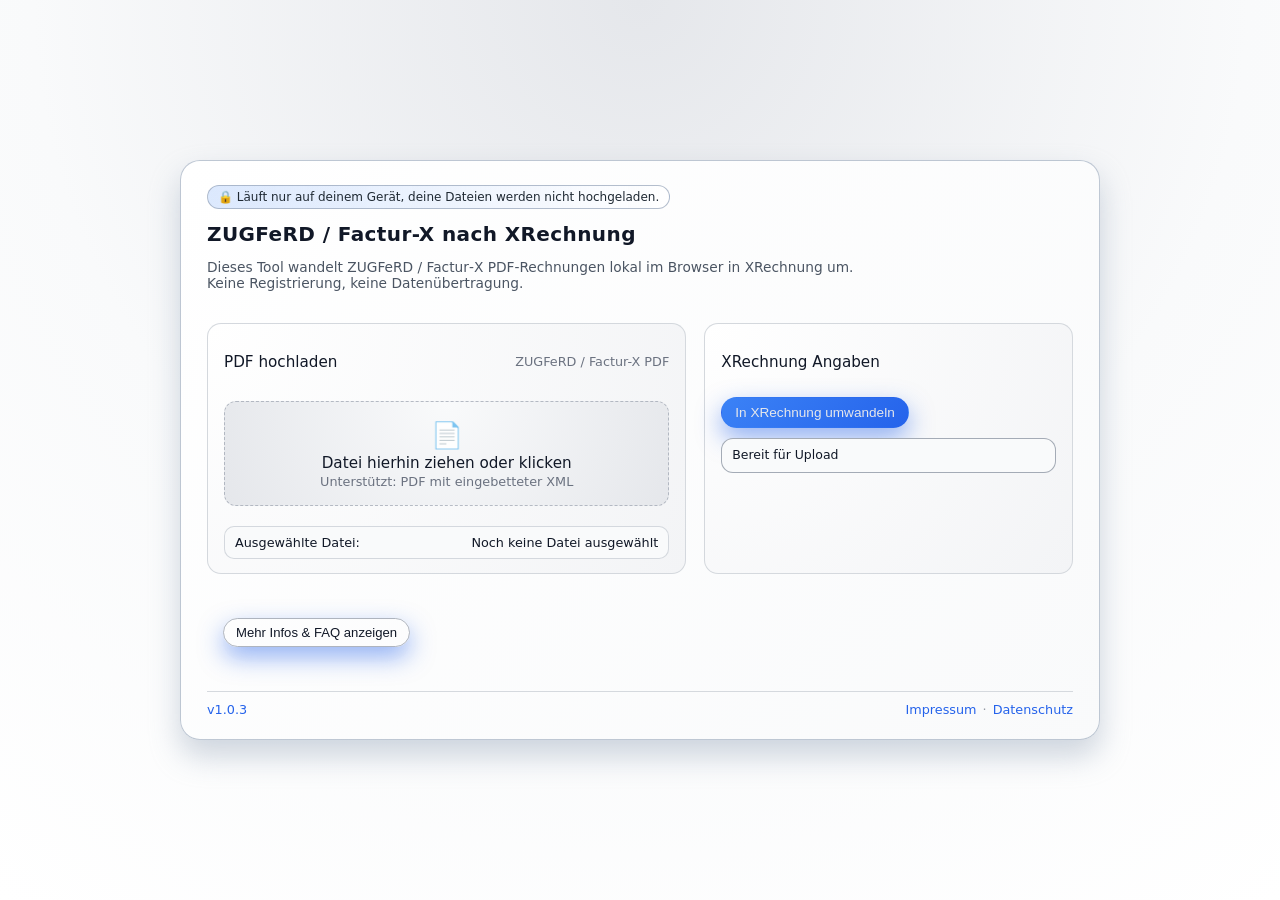
==== index.html @ bc6cb89a "v1.0.3 - Add Ko-Fi support button and download countdown Introduces a Ko-Fi support button that appe" ====
<!doctype html>
<html lang="de">
<head>
  <meta charset="utf-8" />
  <title>ZUGFeRD / Factur-X nach XRechnung</title>
  <meta name="viewport" content="width=device-width, initial-scale=1" />
  <meta name="description" content="Konvertiere ZUGFeRD / Factur-X PDF-Rechnungen mit eingebetteter XML lokal im Browser nach XRechnung. Keine Datenübertragung, Open Source unter CC BY-NC-SA 4.0." />
  <link rel="canonical" href="https://rechnungskonverter.de/" />
  <meta property="og:title" content="ZUGFeRD / Factur-X nach XRechnung · Kostenloser Browser Konverter" />
  <meta property="og:description" content="Konvertiere ZUGFeRD / Factur-X PDF‑Rechnungen lokal im Browser zu XRechnung. Keine Datenübertragung, kostenlos und Open Source." />
  <meta property="og:type" content="website" />
  <meta property="og:url" content="https://rechnungskonverter.de/" />
  <link rel="stylesheet" href="styles.css" />
  <script type="application/ld+json">
    {
      "@context": "https://schema.org",
      "@type": "FAQPage",
      "mainEntity": [
        {
          "@type": "Question",
          "name": "Werden meine Dateien hochgeladen oder gespeichert?",
          "acceptedAnswer": {
            "@type": "Answer",
            "text": "Nein. Der gesamte Vorgang läuft lokal im Browser. Es findet keine Übertragung und keine Speicherung auf Servern statt."
          }
        },
        {
          "@type": "Question",
          "name": "Unterstützt das Tool alle ZUGFeRD- und Factur-X-Versionen?",
          "acceptedAnswer": {
            "@type": "Answer",
            "text": "Das Tool unterstützt gängige ZUGFeRD- und Factur-X-Formate mit eingebetteter XML. Abweichende oder proprietäre Varianten können im Einzelfall abweichen."
          }
        },
        {
          "@type": "Question",
          "name": "Kann ich die erzeugte XRechnung an Behörden senden?",
          "acceptedAnswer": {
            "@type": "Answer",
            "text": "Ja. Die erzeugte XML entspricht dem XRechnung-Standard EN16931 und kann bei Auftraggebern des öffentlichen Sektors eingereicht werden."
          }
        },
        {
          "@type": "Question",
          "name": "Funktioniert der Konverter auch auf dem Smartphone?",
          "acceptedAnswer": {
            "@type": "Answer",
            "text": "Ja. Das Tool funktioniert auf aktuellen mobilen Browsern genauso wie auf Desktop-Geräten."
          }
        }
      ]
    }
    </script>
</head>
<body>
  <div class="app">
    <header class="app-header">
      <div>
        <div class="badge">
          <span>🔒 Läuft nur auf deinem Gerät, deine Dateien werden nicht hochgeladen.</span>
        </div>
        <h1 class="app-title">ZUGFeRD / Factur-X nach XRechnung</h1>
        <p class="app-description">
          Dieses Tool wandelt ZUGFeRD / Factur‑X PDF‑Rechnungen lokal im Browser in XRechnung um.<br/>
          Keine Registrierung, keine Datenübertragung.
        </p>
      </div>
    </header>

    <main class="app-main">
      <!-- Linke Karte: Upload -->
      <section class="card">
        <div class="card-header">
          <h2 class="card-title">PDF hochladen</h2>
          <span class="card-hint">ZUGFeRD / Factur-X PDF</span>
        </div>

        <label class="dropzone">
          <div class="dropzone-icon">📄</div>
          <div class="dropzone-text-main">Datei hierhin ziehen oder klicken</div>
          <div class="dropzone-text-sub">Unterstützt: PDF mit eingebetteter XML</div>
          <input id="file-input" type="file" accept="application/pdf" />
        </label>

        <div class="file-info">
          <span>Ausgewählte Datei:</span>
          <span id="file-name">Noch keine Datei ausgewählt</span>
        </div>
      </section>

      <!-- Rechte Karte: XRechnung Felder -->
      <section class="card">
        <div class="card-header">
          <h2 class="card-title">XRechnung Angaben</h2>
        </div>

        <form id="upload-form" class="form-grid">
          <div id="xrechnung-fields">
            <div class="form-section">
              <div class="form-section-title">Pflichtfeld für die XRechnung</div>
              <div class="form-row">
                <label for="buyer-email">Käufer E-Mail (elektronische Adresse)</label>
                <input id="buyer-email" type="email" placeholder="z. B. rechnung@kunde.de" />
              </div>
            </div>

            <div class="form-section">
              <div class="form-section-title">Optionale Angaben</div>
              <div class="form-row">
                <label for="leitweg">Leitweg-ID (BuyerReference)</label>
                <input id="leitweg" type="text" placeholder="z. B. 12345-67890-12345-67" />
              </div>

              <div class="form-row">
                <label for="supplier-id">Lieferantennummer beim Kunden</label>
                <input id="supplier-id" type="text" placeholder="Kundennummer beim Rechnungsempfänger" />
              </div>
            </div>
          </div>

          <div class="button-row">
            <button type="submit">
              <span>In XRechnung umwandeln</span>
            </button>
          </div>

          <div>
            <div id="status" class="status-pill">
              Bereit für Upload
            </div>
          </div>
          <div id="support-container" class="support-container" hidden>
            <a
              href="https://ko-fi.com/C0C31OT01F"
              target="_blank"
              rel="noopener noreferrer"
              class="kofi-btn"
              aria-label="Projekt auf Ko‑Fi unterstützen"
              title="Projekt auf Ko‑Fi unterstützen"
            >
              Kaffee ausgeben ☕
            </a>
          </div>
        </form>
      </section>
    </main>

    <section class="info-section">
      <button
        type="button"
        class="info-toggle"
        aria-expanded="false"
        aria-controls="seo-content"
      >
        Mehr Infos & FAQ anzeigen
      </button>

      <div id="seo-content" hidden>
        <h2>Was macht dieses Tool?</h2>
        <p>
          Dieses Browser‑Tool wandelt ZUGFeRD‑ bzw. Factur‑X‑PDFs mit eingebetteter XML lokal in eine gültige XRechnung um.
        </p>

        <h2>Kurz erklärt</h2>
        <ul class="seo-list">
          <li><strong>ZUGFeRD / Factur‑X:</strong> PDF mit eingebetteter XML‑Rechnung.</li>
          <li><strong>XRechnung:</strong> Standard für E‑Rechnungen an deutsche Behörden.</li>
          <li><strong>Lokal im Browser:</strong> Dateien werden nicht hochgeladen oder gespeichert.</li>
        </ul>
        <div class="seo-divider"></div>

        <h2>Häufige Fragen</h2>
        <div class="faq-grid">
          <div class="faq-item">
            <strong>Werden Dateien gespeichert?</strong>
            <p>Nein, alles bleibt im Browser auf deinem Gerät.</p>
          </div>

          <div class="faq-item">
            <strong>Welche Formate werden unterstützt?</strong>
            <p>ZUGFeRD‑ und Factur‑X‑PDFs mit eingebetteter XML.</p>
          </div>

          <div class="faq-item">
            <strong>Kostet der Dienst etwas?</strong>
            <p>Die Nutzung ist kostenlos. Der Quellcode ist öffentlich einsehbar.</p>
          </div>
        </div>
      </div>
    </section>

    <footer class="app-footer">
      <div class="footer-left">
        <a
          href="https://github.com/simonfieberIT/ZUGFeRD-to-XRechnung"
          target="_blank"
          rel="noopener noreferrer"
          class="footer-version"
          aria-label="GitHub-Projekt ZUGFeRD-to-XRechnung (Quellcode auf GitHub)"
          title="Quellcode auf GitHub (öffnet in neuem Tab)"
        >
          v1.0.3
        </a>
      </div>
      <div class="footer-right">
        <a href="https://fieber-it.com/impressum" target="_blank" rel="noopener noreferrer">Impressum</a>
        <span class="footer-separator">·</span>
        <a href="https://fieber-it.com/datenschutz" target="_blank" rel="noopener noreferrer">Datenschutz</a>
      </div>
    </footer>
  </div>

  <script src="script.js" defer></script>
</body>
</html>
---- styles.css ----
/* SEO/FAQ Section styles */

/* SEO/FAQ Section styles */

.info-section {
  margin-top: 18px;
  padding: 16px;
  border-radius: 14px;
  background: radial-gradient(circle at top left, rgba(15,23,42,0.9), rgba(15,23,42,0.98));
  border: 1px solid rgba(148,163,184,0.4);
  font-size: 0.86rem;
  line-height: 1.55;
}
.info-section h2 {
  font-size: 1rem;
  margin-top: 16px;
  margin-bottom: 6px;
}
.faq-item {
  margin-top: 10px;
  padding-left: 4px;
}
.faq-item strong {
  display: block;
  margin-bottom: 2px;
}

.info-toggle {
  margin-top: 10px;
  margin-bottom: 10px;
  padding: 6px 12px;
  border-radius: 999px;
  border: 1px solid rgba(148,163,184,0.5);
  background: transparent;
  color: inherit;
  font-size: 0.82rem;
  cursor: pointer;
  transition: border-color 0.16s ease, background 0.16s ease;
}

.info-toggle:hover {
  border-color: #60a5fa;
}

.seo-list {
  margin: 8px 0 4px;
  padding-left: 18px;
  font-size: 0.88rem;
  line-height: 1.5;
}

.seo-list li + li {
  margin-top: 3px;
}

.faq-grid {
  display: grid;
  grid-template-columns: repeat(auto-fit, minmax(180px, 1fr));
  gap: 10px;
  margin-top: 8px;
}

.faq-grid .faq-item {
  margin-top: 0;
  padding-left: 0;
}
/* Basis Layout */

*,
*::before,
*::after {
  box-sizing: border-box;
}

body {
  margin: 0;
  padding: 24px;
  min-height: 100vh;
  font-family: system-ui, -apple-system, BlinkMacSystemFont, "Segoe UI", sans-serif;
  background: radial-gradient(circle at top, #1e293b 0, #020617 55%, #000 100%);
  color: #e5e7eb;
  display: flex;
  align-items: center;
  justify-content: center;
}

.app {
  width: 100%;
  max-width: 920px;
  background: linear-gradient(135deg, rgba(15,23,42,0.95), rgba(2,6,23,0.98));
  border-radius: 20px;
  border: 1px solid rgba(148,163,184,0.35);
  box-shadow: 0 18px 40px rgba(15,23,42,0.7);
  padding: 24px 26px 22px;
  backdrop-filter: blur(14px);
}

.app-footer {
  margin-top: 18px;
  padding-top: 10px;
  border-top: 1px solid rgba(148,163,184,0.3);
  display: flex;
  justify-content: space-between;
  align-items: center;
  gap: 10px;
  font-size: 0.8rem;
  color: #9ca3af;
}
.footer-left {
  display: flex;
  align-items: center;
  gap: 6px;
}

.footer-version {
  white-space: nowrap;
  color: #9ca3af;
  text-decoration: none;
}

.footer-version:hover {
  text-decoration: underline;
}

.footer-right {
  display: flex;
  align-items: center;
  gap: 6px;
}

.app-footer a {
  color: #bfdbfe;
  text-decoration: none;
}

.app-footer a:hover {
  text-decoration: none;
}

.kofi-btn,
.kofi-btn:hover,
.kofi-btn:focus {
  color: #fff !important;
  text-decoration: none !important;
}

.footer-separator {
  opacity: 0.7;
}

/* Kopfbereich */

.app-header {
  display: flex;
  justify-content: space-between;
  gap: 16px;
  margin-bottom: 18px;
}

.app-title {
  font-size: 1.25rem;
  font-weight: 600;
  letter-spacing: 0.02em;
}

.app-subtitle {
  font-size: 0.9rem;
  color: #9ca3af;
  margin-top: 4px;
}

.app-description {
  font-size: 0.86rem;
  color: #9ca3af;
  margin-top: 4px;
}

/* Badge */

.badge {
  display: inline-flex;
  flex-direction: column;
  align-items: flex-start;
  gap: 2px;
  padding: 4px 10px;
  border-radius: 999px;
  border: 1px solid rgba(148,163,184,0.45);
  background: radial-gradient(circle at top left, rgba(59,130,246,0.2), transparent 60%);
  font-size: 0.75rem;
  color: #cbd5f5;
  white-space: normal;
}

/* Layout Hauptbereich */

.app-main {
  display: grid;
  grid-template-columns: minmax(0, 1.3fr) minmax(0, 1fr);
  gap: 18px;
}

@media (max-width: 840px) {
  .app-main {
    grid-template-columns: minmax(0, 1fr);
  }
}

/* Karten */

.card {
  border-radius: 14px;
  border: 1px solid rgba(148,163,184,0.4);
  background: radial-gradient(circle at top left, rgba(15,23,42,0.85), rgba(15,23,42,0.96));
  padding: 16px 16px 14px;

  display: flex;
  flex-direction: column;
}

/* sorgt dafür, dass Dropzone und Dateiinformation optisch sauber untereinander sitzen */
.card .dropzone {
  margin-top: 8px;
  margin-bottom: 10px;
}

.card-header {
  display: flex;
  align-items: center;
  justify-content: space-between;
  margin-bottom: 10px;
}

.card-title {
  font-size: 0.95rem;
  font-weight: 500;
}

.card-hint {
  font-size: 0.8rem;
  color: #9ca3af;
}

/* Dropzone */

.dropzone {
  position: relative;
  border-radius: 12px;
  border: 1px dashed rgba(148,163,184,0.7);
  background: radial-gradient(circle at top, rgba(15,23,42,0.9), rgba(15,23,42,1));
  padding: 18px 14px 16px;
  text-align: center;
  cursor: pointer;
  transition: border-color 0.16s ease, background-color 0.16s ease, transform 0.08s ease;
}

.dropzone:hover {
  border-color: #60a5fa;
  background-color: rgba(15,23,42,0.96);
  transform: translateY(-1px);
}

.dropzone.dragover {
  border-color: #3b82f6;
  box-shadow: 0 0 0 1px rgba(37,99,235,0.5);
}

.dropzone-icon {
  font-size: 1.6rem;
  margin-bottom: 4px;
  opacity: 0.9;
}

.dropzone-text-main {
  font-size: 0.95rem;
  margin-bottom: 2px;
}

.dropzone-text-sub {
  font-size: 0.8rem;
  color: #9ca3af;
}

.dropzone input[type="file"] {
  display: none;
}

/* Datei Info */

.file-info {
  margin-top: 10px;
  padding: 8px 10px;
  border-radius: 10px;
  background: rgba(15,23,42,0.9);
  border: 1px solid rgba(148,163,184,0.5);
  font-size: 0.8rem;
  display: flex;
  justify-content: space-between;
  gap: 8px;
}

/* Formular rechts */

.form-grid {
  display: grid;
  gap: 10px;
}

.form-row {
  display: flex;
  flex-direction: column;
  gap: 4px;
}

.form-section {
  display: flex;
  flex-direction: column;
  gap: 6px;
  padding: 8px 10px;
  border-radius: 10px;
  background: rgba(15,23,42,0.9);
  border: 1px solid rgba(31,41,55,0.9);
}

.form-section + .form-section {
  margin-top: 8px;
}

.form-section-title {
  font-size: 0.78rem;
  color: #9ca3af;
  text-transform: uppercase;
  letter-spacing: 0.04em;
}

label {
  font-size: 0.8rem;
  color: #d1d5db;
}

input[type="text"], input[type="email"] {
  border-radius: 8px;
  border: 1px solid rgba(148,163,184,0.6);
  background-color: rgba(15,23,42,0.96);
  padding: 7px 8px;
  font-size: 0.85rem;
  color: #e5e7eb;
}

input[type="text"]:focus, input[type="email"]:focus {
  outline: none;
  border-color: #60a5fa;
  box-shadow: 0 0 0 1px rgba(37,99,235,0.45);
}

/* Buttons */

.button-row {
  display: flex;
  flex-wrap: wrap;
  gap: 8px;
  margin-top: 4px;
}

.button-row.compact {
  margin-top: 0;
}

button {
  border-radius: 999px;
  border: 1px solid transparent;
  padding: 7px 13px;
  font-size: 0.85rem;
  font-weight: 500;
  cursor: pointer;
  display: inline-flex;
  align-items: center;
  gap: 6px;
  background: linear-gradient(135deg, #3b82f6, #2563eb);
  color: #e5e7eb;
  box-shadow: 0 10px 24px rgba(37,99,235,0.5);
  transition: transform 0.08s ease, box-shadow 0.1s ease, background 0.12s ease;
}

button:hover {
  transform: translateY(-1px);
  box-shadow: 0 14px 30px rgba(37,99,235,0.6);
  background: linear-gradient(135deg, #2563eb, #1d4ed8);
}

button:disabled {
  opacity: 0.55;
  cursor: default;
  transform: none;
  box-shadow: none;
}

/* Ko-Fi Button */
.kofi-btn {
  display: inline-flex;
  align-items: center;
  padding: 6px 12px;
  border-radius: 999px;
  border: 1px solid rgba(148,163,184,0.45);
  background: linear-gradient(135deg, #f97316, #ea580c);
  color: #fff;
  font-size: 0.8rem;
  font-weight: 500;
  text-decoration: none;       /* wichtig: kein Link-Look */
  text-align: center;
  box-shadow: 0 8px 20px rgba(234,88,12,0.45);
  transition: transform 0.08s ease, box-shadow 0.12s ease;
  white-space: nowrap;
  cursor: pointer;
}

.kofi-btn:hover {
  transform: translateY(-1px);
  box-shadow: 0 12px 26px rgba(234,88,12,0.55);
}

/* Status und Log */

.status-pill {
  display: block;
  width: 100%;
  box-sizing: border-box;
  padding: 8px 10px;
  border-radius: 12px;
  font-size: 0.78rem;
  border: 1px solid rgba(148,163,184,0.5);
  line-height: 1.35;
}

.status-pill.ok {
  border-color: rgba(34,197,94,0.7);
  color: #bbf7d0;
  background: radial-gradient(circle at top left, rgba(22,163,74,0.25), transparent 60%);
}

.status-pill.warn {
  border-color: rgba(245,158,11,0.7);
  color: #fef3c7;
  background: radial-gradient(circle at top left, rgba(217,119,6,0.25), transparent 60%);
}

.log {
  margin-top: 8px;
  padding: 8px 10px;
  border-radius: 10px;
  background-color: rgba(15,23,42,0.95);
  border: 1px solid rgba(75,85,99,0.9);
  font-family: ui-monospace, SFMono-Regular, Menlo, Monaco, Consolas, "Liberation Mono", "Courier New", monospace;
  font-size: 0.78rem;
  max-height: 180px;
  overflow: auto;
  white-space: pre-wrap;
}

#xrechnung-fields {
  display: none;
}
/* Light theme support */
@media (prefers-color-scheme: light) {
  body {
    background: radial-gradient(circle at top, #e5e7eb 0, #f9fafb 55%, #ffffff 100%);
    color: #111827;
  }

  .app {
    background: linear-gradient(135deg, rgba(255,255,255,0.98), rgba(249,250,251,0.98));
    border-color: rgba(148,163,184,0.6);
    box-shadow: 0 16px 30px rgba(148,163,184,0.45);
  }

  .app-footer {
    border-top-color: rgba(209,213,219,0.9);
    color: #6b7280;
  }

  .footer-version {
    color: #6b7280;
  }

  .app-footer a {
    color: #2563eb;
  }

  .app-header {
    color: #111827;
  }

  .app-subtitle {
    color: #4b5563;
  }
  .app-description {
    color: #4b5563;
  }

  .badge {
    border-color: rgba(148,163,184,0.7);
    background: radial-gradient(circle at top left, rgba(59,130,246,0.18), rgba(255,255,255,0.9));
    color: #1f2933;
  }

  .card {
    background: radial-gradient(circle at top left, #ffffff, #f3f4f6);
    border-color: rgba(209,213,219,0.9);
  }

  .card-hint {
    color: #6b7280;
  }

  .dropzone {
    background: radial-gradient(circle at top, #f9fafb, #e5e7eb);
    border-color: rgba(156,163,175,0.7);
  }

  .dropzone:hover {
    background-color: #f3f4f6;
  }

  .dropzone-text-sub {
    color: #6b7280;
  }

  .file-info {
    background: #f9fafb;
    border-color: rgba(209,213,219,0.9);
    color: #111827;
  }

  .form-section {
    background: #f9fafb;
    border-color: rgba(209,213,219,0.9);
  }

  .form-section-title {
    color: #6b7280;
  }

  label {
    color: #111827;
  }

  input[type="text"],
  input[type="email"] {
    background-color: #ffffff;
    border-color: rgba(156,163,175,0.9);
    color: #111827;
  }

  .status-pill {
    border-color: rgba(156,163,175,0.9);
    background: #f9fafb;
    color: #111827;
  }

  .status-pill.ok {
    border-color: rgba(34,197,94,0.8);
    color: #166534;
    background: radial-gradient(circle at top left, rgba(187,247,208,0.8), #ecfdf3);
  }

  .status-pill.warn {
    border-color: rgba(245,158,11,0.9);
    color: #92400e;
    background: radial-gradient(circle at top left, rgba(254,243,199,0.9), #fffbeb);
  }

  .log {
    background-color: #f9fafb;
    border-color: rgba(209,213,219,0.9);
    color: #111827;
  }
  .info-section {
    background: transparent;
    border: none;
    color: #111827;
    margin-top: 18px;
  }

  .info-section h2 {
    color: #111827;
  }

  .faq-item strong {
    color: #111827;
  }

  .seo-divider {
    margin: 10px 0 12px;
    border-top: 1px solid rgba(209,213,219,0.9);
  }

  .info-toggle {
    border-color: rgba(156,163,175,0.8);
    color: #111827;
  }

  .info-toggle:hover {
    border-color: #2563eb;
  }
}
  .kofi-btn {
    background: linear-gradient(135deg, #fb923c, #f97316);
    color: #fff;
    border-color: rgba(156,163,175,0.8);
    box-shadow: 0 8px 20px rgba(249,115,22,0.35);
    text-decoration: none;
  }

  .kofi-btn:hover {
    box-shadow: 0 12px 26px rgba(249,115,22,0.45);
    text-decoration: none;
  }
.support-container {
  margin-top: 8px;
}
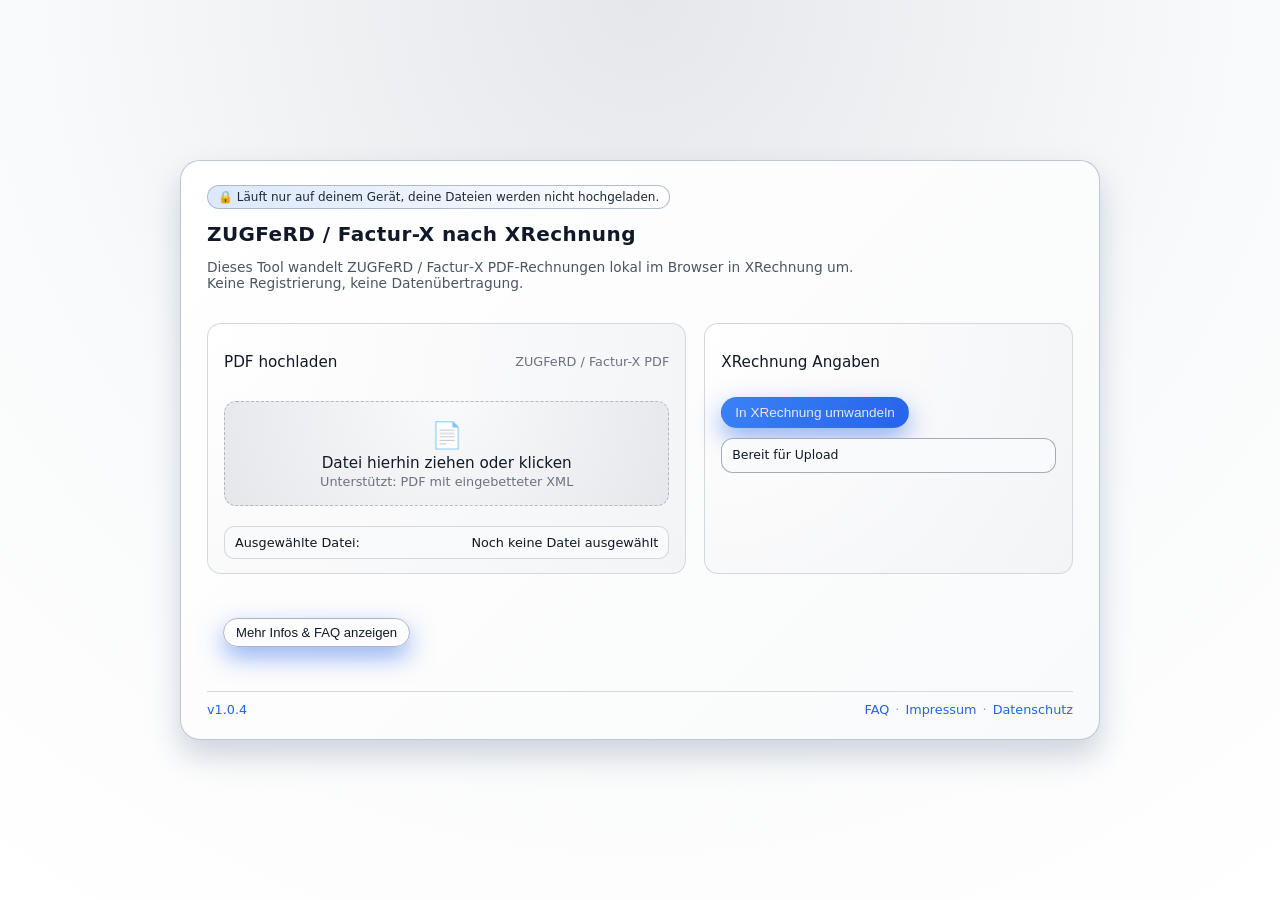
==== commit 234fe045: "v1.0.4 - Add FAQ anchor link and sharing options to site Introduces a FAQ anchor link in the footer " ====
--- a/index.html
+++ b/index.html
@@ -4,12 +4,15 @@
   <meta charset="utf-8" />
   <title>ZUGFeRD / Factur-X nach XRechnung</title>
   <meta name="viewport" content="width=device-width, initial-scale=1" />
-  <meta name="description" content="Konvertiere ZUGFeRD / Factur-X PDF-Rechnungen mit eingebetteter XML lokal im Browser nach XRechnung. Keine Datenübertragung, Open Source unter CC BY-NC-SA 4.0." />
+  <meta name="description" content="Konvertiere ZUGFeRD / Factur-X PDF-Rechnungen mit eingebetteter XML lokal im Browser nach XRechnung. Keine Registrierung, keine Datenübertragung." />
   <link rel="canonical" href="https://rechnungskonverter.de/" />
   <meta property="og:title" content="ZUGFeRD / Factur-X nach XRechnung · Kostenloser Browser Konverter" />
   <meta property="og:description" content="Konvertiere ZUGFeRD / Factur-X PDF‑Rechnungen lokal im Browser zu XRechnung. Keine Datenübertragung, kostenlos und Open Source." />
   <meta property="og:type" content="website" />
   <meta property="og:url" content="https://rechnungskonverter.de/" />
+  <link rel="icon" href="/favicon.ico" sizes="any" />
+  <link rel="icon" type="image/svg+xml" href="/favicon.svg" />
+  <link rel="apple-touch-icon" href="/apple-touch-icon.png" />
   <link rel="stylesheet" href="styles.css" />
   <script type="application/ld+json">
     {
@@ -156,9 +159,10 @@
       </button>
 
       <div id="seo-content" hidden>
-        <h2>Was macht dieses Tool?</h2>
+        <h2 id="faq">Was macht dieses Tool?</h2>
         <p>
           Dieses Browser‑Tool wandelt ZUGFeRD‑ bzw. Factur‑X‑PDFs mit eingebetteter XML lokal in eine gültige XRechnung um.
+          Du kannst die erzeugte XML direkt in E‑Rechnungsportalen von Behörden oder in kompatible Buchhaltungssysteme importieren.
         </p>
 
         <h2>Kurz erklärt</h2>
@@ -173,18 +177,24 @@
         <div class="faq-grid">
           <div class="faq-item">
             <strong>Werden Dateien gespeichert?</strong>
-            <p>Nein, alles bleibt im Browser auf deinem Gerät.</p>
+            <p>Nein, alles bleibt im Browser auf deinem Gerät. Die PDF verlässt zu keinem Zeitpunkt deinen Rechner.</p>
           </div>
 
           <div class="faq-item">
             <strong>Welche Formate werden unterstützt?</strong>
-            <p>ZUGFeRD‑ und Factur‑X‑PDFs mit eingebetteter XML.</p>
+            <p>ZUGFeRD‑ und Factur‑X‑PDFs mit eingebetteter XML, zum Beispiel ZUGFeRD 1.x/2.x und Factur‑X‑Rechnungen.</p>
           </div>
 
           <div class="faq-item">
             <strong>Kostet der Dienst etwas?</strong>
-            <p>Die Nutzung ist kostenlos. Der Quellcode ist öffentlich einsehbar.</p>
-          </div>
+            <p>Die Nutzung ist kostenlos. Wenn dir das Tool hilft, kannst du freiwillig einen Kaffee spendieren.</p>
+          </div>
+        </div>
+        <div class="share-links">
+          <span>Tool weiterempfehlen:</span>
+          <a href="https://www.linkedin.com/sharing/share-offsite/?url=https://rechnungskonverter.de/" target="_blank" rel="noopener noreferrer">LinkedIn</a>
+          <span class="share-separator">·</span>
+          <a href="mailto:?subject=ZUGFeRD%20zu%20XRechnung%20Konverter&amp;body=Hier%20kannst%20du%20ZUGFeRD%20/%20Factur-X%20PDFs%20lokal%20in%20XRechnungen%20umwandeln:%20https://rechnungskonverter.de/" rel="noopener noreferrer">E‑Mail</a>
         </div>
       </div>
     </section>
@@ -199,10 +209,12 @@
           aria-label="GitHub-Projekt ZUGFeRD-to-XRechnung (Quellcode auf GitHub)"
           title="Quellcode auf GitHub (öffnet in neuem Tab)"
         >
-          v1.0.3
+          v1.0.4
         </a>
       </div>
       <div class="footer-right">
+        <a href="#faq">FAQ</a>
+        <span class="footer-separator">·</span>
         <a href="https://fieber-it.com/impressum" target="_blank" rel="noopener noreferrer">Impressum</a>
         <span class="footer-separator">·</span>
         <a href="https://fieber-it.com/datenschutz" target="_blank" rel="noopener noreferrer">Datenschutz</a>
--- a/styles.css
+++ b/styles.css
@@ -63,6 +63,28 @@
 .faq-grid .faq-item {
   margin-top: 0;
   padding-left: 0;
+}
+
+.share-links {
+  margin-top: 10px;
+  font-size: 0.8rem;
+  display: flex;
+  flex-wrap: wrap;
+  gap: 6px;
+  align-items: center;
+}
+
+.share-links a {
+  color: #bfdbfe;
+  text-decoration: none;
+}
+
+.share-links a:hover {
+  text-decoration: underline;
+}
+
+.share-separator {
+  opacity: 0.7;
 }
 /* Basis Layout */
 
@@ -601,6 +623,9 @@
   .info-toggle:hover {
     border-color: #2563eb;
   }
+  .share-links a {
+    color: #2563eb;
+  }
 }
   .kofi-btn {
     background: linear-gradient(135deg, #fb923c, #f97316);
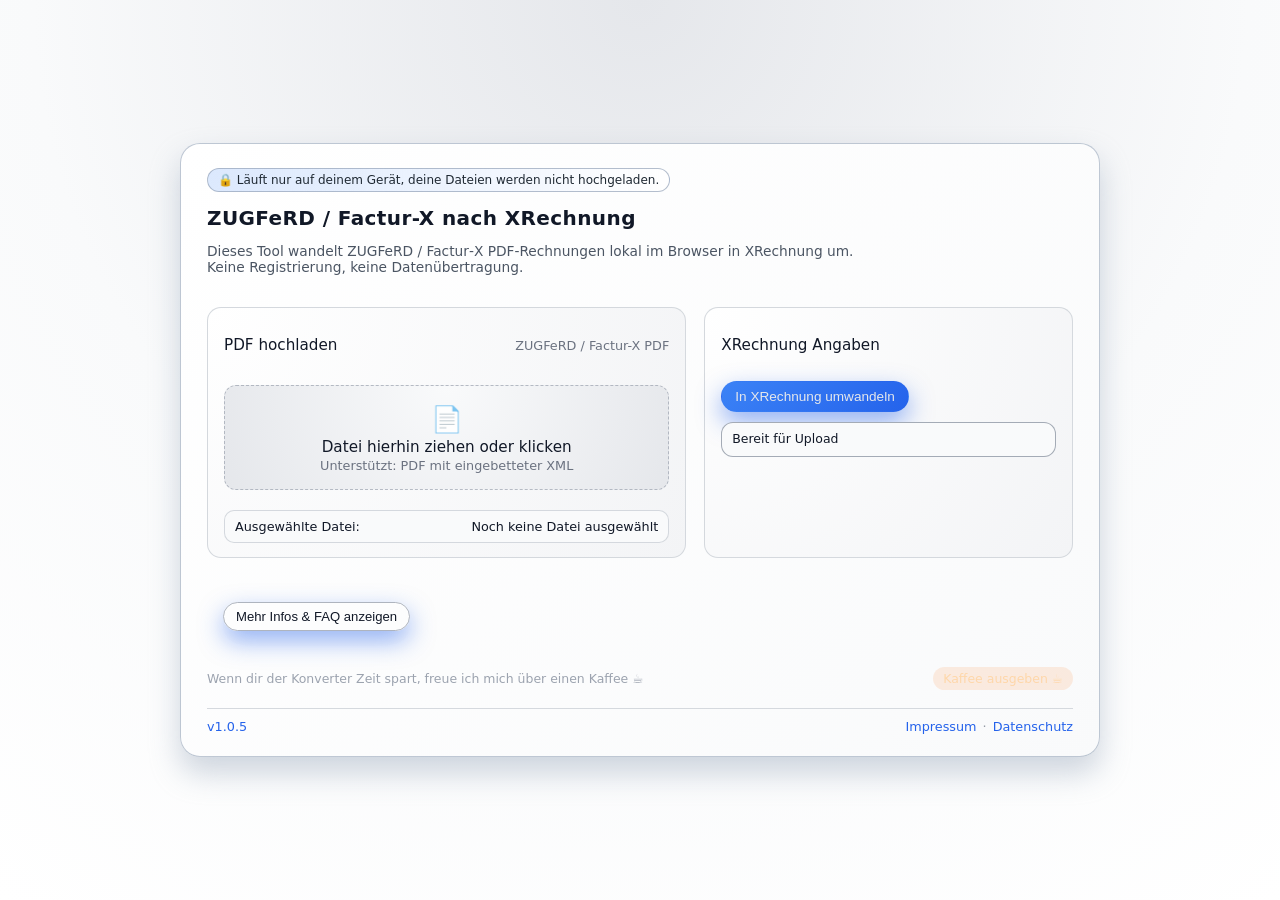
==== commit 7d2790ba: "v1.0.5 - Add HowTo guide and support banners to UI Introduces a structured HowTo guide in index.html" ====
--- a/index.html
+++ b/index.html
@@ -54,6 +54,31 @@
       ]
     }
     </script>
+  <script type="application/ld+json">
+    {
+      "@context": "https://schema.org",
+      "@type": "HowTo",
+      "name": "ZUGFeRD oder Factur-X PDF in XRechnung umwandeln",
+      "description": "Schritt für Schritt Anleitung, wie du eine ZUGFeRD oder Factur-X PDF-Rechnung im Browser in eine gültige XRechnung XML umwandelst, ohne Daten hochzuladen.",
+      "step": [
+        {
+          "@type": "HowToStep",
+          "name": "PDF mit ZUGFeRD oder Factur-X auswählen",
+          "text": "Öffne die Seite rechnungskonverter.de, wähle die ZUGFeRD oder Factur-X PDF-Rechnung über die Schaltfläche Datei hierhin ziehen oder klicken aus oder ziehe die Datei direkt in die Upload-Fläche. Prüfe, ob der Dateiname unter Ausgewählte Datei korrekt angezeigt wird."
+        },
+        {
+          "@type": "HowToStep",
+          "name": "PDF analysieren und Leitweg-ID oder Kundennummer ergänzen",
+          "text": "Klicke auf In XRechnung umwandeln. Das Tool liest die eingebettete XML aus der PDF. Wenn eine XRechnung-Guideline fehlt, kannst du zusätzlich Leitweg-ID und Lieferantennummer beim Kunden eintragen. Falls keine Käufer E Mail in der XML hinterlegt ist, wird diese als Pflichtfeld abgefragt."
+        },
+        {
+          "@type": "HowToStep",
+          "name": "XRechnung XML herunterladen",
+          "text": "Nach der Analyse startet ein kurzer Countdown. Die erzeugte XRechnung XML wird automatisch heruntergeladen. Speichere die Datei an einem passenden Ort und verwende sie anschließend in E Rechnungsportalen von Behörden oder in deiner Buchhaltungssoftware."
+        }
+      ]
+    }
+  </script>
 </head>
 <body>
   <div class="app">
@@ -133,6 +158,10 @@
             </div>
           </div>
           <div id="support-container" class="support-container" hidden>
+            <p id="support-hint" class="support-hint" hidden>
+              Dieses Projekt ist für dich kostenlos.<br/>
+              Mit deiner Unterstützung finanziere ich Betrieb, Weiterentwicklung und Fehlerbehebung.
+            </p>
             <a
               href="https://ko-fi.com/C0C31OT01F"
               target="_blank"
@@ -159,6 +188,25 @@
       </button>
 
       <div id="seo-content" hidden>
+        <h2 id="howto">So nutzt du den XRechnung Konverter</h2>
+        <p>
+          Mit diesem Browser Tool wandelst du ZUGFeRD oder Factur X PDF Rechnungen mit eingebetteter XML direkt in eine gültige XRechnung um. Alle Schritte laufen lokal im Browser, die PDF bleibt auf deinem Gerät.
+        </p>
+        <ol class="howto-steps">
+          <li>
+            <strong>PDF auswählen</strong><br/>
+            Öffne deine ZUGFeRD oder Factur X PDF und ziehe sie in das Feld Datei hierhin ziehen oder klicken oder wähle sie über den Dateidialog aus. Der Dateiname erscheint unter Ausgewählte Datei.
+          </li>
+          <li>
+            <strong>Analyse starten</strong><br/>
+            Klicke auf In XRechnung umwandeln. Das Tool extrahiert die eingebettete XML und prüft, ob bereits eine XRechnung Guideline gesetzt ist. Falls nötig, kannst du Leitweg ID, Lieferantennummer und eine Käufer E Mail ergänzen.
+          </li>
+          <li>
+            <strong>XRechnung speichern</strong><br/>
+            Nach einem kurzen Countdown wird die erzeugte XRechnung XML automatisch heruntergeladen. Speichere die Datei und nutze sie in E Rechnungsportalen von Behörden oder in deiner Buchhaltungssoftware.
+          </li>
+        </ol>
+
         <h2 id="faq">Was macht dieses Tool?</h2>
         <p>
           Dieses Browser‑Tool wandelt ZUGFeRD‑ bzw. Factur‑X‑PDFs mit eingebetteter XML lokal in eine gültige XRechnung um.
@@ -198,6 +246,18 @@
         </div>
       </div>
     </section>
+
+    <div id="subtle-footer-banner" class="subtle-footer-banner" hidden>
+      <span>Wenn dir der Konverter Zeit spart, freue ich mich über einen Kaffee ☕</span>
+      <a
+        href="https://ko-fi.com/C0C31OT01F"
+        target="_blank"
+        rel="noopener noreferrer"
+        class="subtle-kofi-link"
+      >
+        Kaffee ausgeben ☕
+      </a>
+    </div>
 
     <footer class="app-footer">
       <div class="footer-left">
@@ -209,12 +269,10 @@
           aria-label="GitHub-Projekt ZUGFeRD-to-XRechnung (Quellcode auf GitHub)"
           title="Quellcode auf GitHub (öffnet in neuem Tab)"
         >
-          v1.0.4
+          v1.0.5
         </a>
       </div>
       <div class="footer-right">
-        <a href="#faq">FAQ</a>
-        <span class="footer-separator">·</span>
         <a href="https://fieber-it.com/impressum" target="_blank" rel="noopener noreferrer">Impressum</a>
         <span class="footer-separator">·</span>
         <a href="https://fieber-it.com/datenschutz" target="_blank" rel="noopener noreferrer">Datenschutz</a>
@@ -222,6 +280,7 @@
     </footer>
   </div>
 
+  <script src="pako.min.js" defer></script>
   <script src="script.js" defer></script>
 </body>
 </html>
--- a/styles.css
+++ b/styles.css
@@ -51,6 +51,21 @@
 
 .seo-list li + li {
   margin-top: 3px;
+}
+
+.howto-steps {
+  margin: 10px 0 8px;
+  padding-left: 20px;
+  font-size: 0.88rem;
+  line-height: 1.55;
+}
+
+.howto-steps li {
+  margin-bottom: 6px;
+}
+
+.howto-steps strong {
+  font-weight: 600;
 }
 
 .faq-grid {
@@ -626,6 +641,23 @@
   .share-links a {
     color: #2563eb;
   }
+
+  .support-hint {
+    color: #4b5563;
+  }
+
+  .subtle-footer-banner {
+    color: #6b7280;
+  }
+
+  .subtle-kofi-link {
+    background: rgba(249,115,22,0.08);
+    color: #c2410c;
+  }
+
+  .subtle-kofi-link:hover {
+    background: rgba(249,115,22,0.16);
+  }
 }
   .kofi-btn {
     background: linear-gradient(135deg, #fb923c, #f97316);
@@ -640,5 +672,55 @@
     text-decoration: none;
   }
 .support-container {
-  margin-top: 8px;
+  margin-top: 20px;
+}
+
+.support-hint {
+  margin-top: 4px;
+  font-size: 0.78rem;
+  color: #9ca3af;
+}
+
+.subtle-footer-banner {
+  margin-top: 10px;
+  font-size: 0.78rem;
+  color: #9ca3af;
+  display: flex;
+  flex-wrap: wrap;
+  gap: 6px;
+  align-items: center;
+  justify-content: space-between;
+}
+
+.subtle-kofi-link {
+  padding: 4px 10px;
+  border-radius: 999px;
+  background: rgba(249,115,22,0.12);
+  color: #fed7aa;
+  text-decoration: none;
+  font-weight: 500;
+  white-space: nowrap;
+}
+
+.subtle-kofi-link:hover {
+  text-decoration: none;
+  background: rgba(249,115,22,0.18);
+}
+
+@keyframes kofiPulse {
+  0%, 100% {
+    transform: translateY(0);
+    box-shadow: 0 8px 20px rgba(234,88,12,0.45);
+  }
+  20%, 24%,
+  40%, 44%,
+  60%, 64%,
+  80%, 84% {
+    transform: translateY(-1px);
+    box-shadow: 0 12px 26px rgba(234,88,12,0.7);
+  }
+}
+
+.kofi-btn.kofi-pulse {
+  animation: kofiPulse 8s ease-in-out infinite;
 }
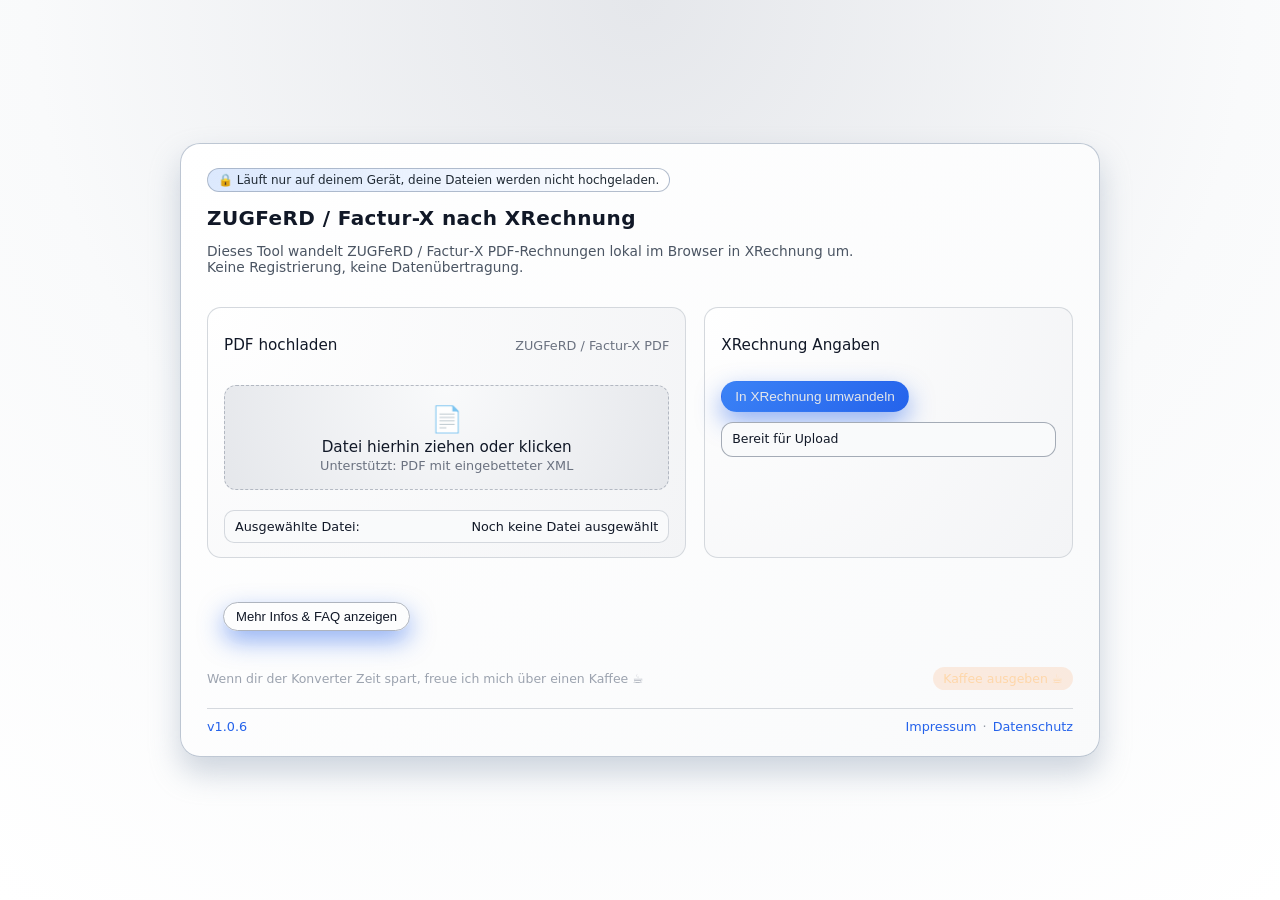
==== commit 453e5e46: "security: remove AdSense script and convert to ES module" ====
--- a/index.html
+++ b/index.html
@@ -269,7 +269,7 @@
           aria-label="GitHub-Projekt ZUGFeRD-to-XRechnung (Quellcode auf GitHub)"
           title="Quellcode auf GitHub (öffnet in neuem Tab)"
         >
-          v1.0.5
+          v1.0.6
         </a>
       </div>
       <div class="footer-right">
@@ -281,6 +281,6 @@
   </div>
 
   <script src="pako.min.js" defer></script>
-  <script src="script.js" defer></script>
+  <script type="module" src="script.js"></script>
 </body>
 </html>
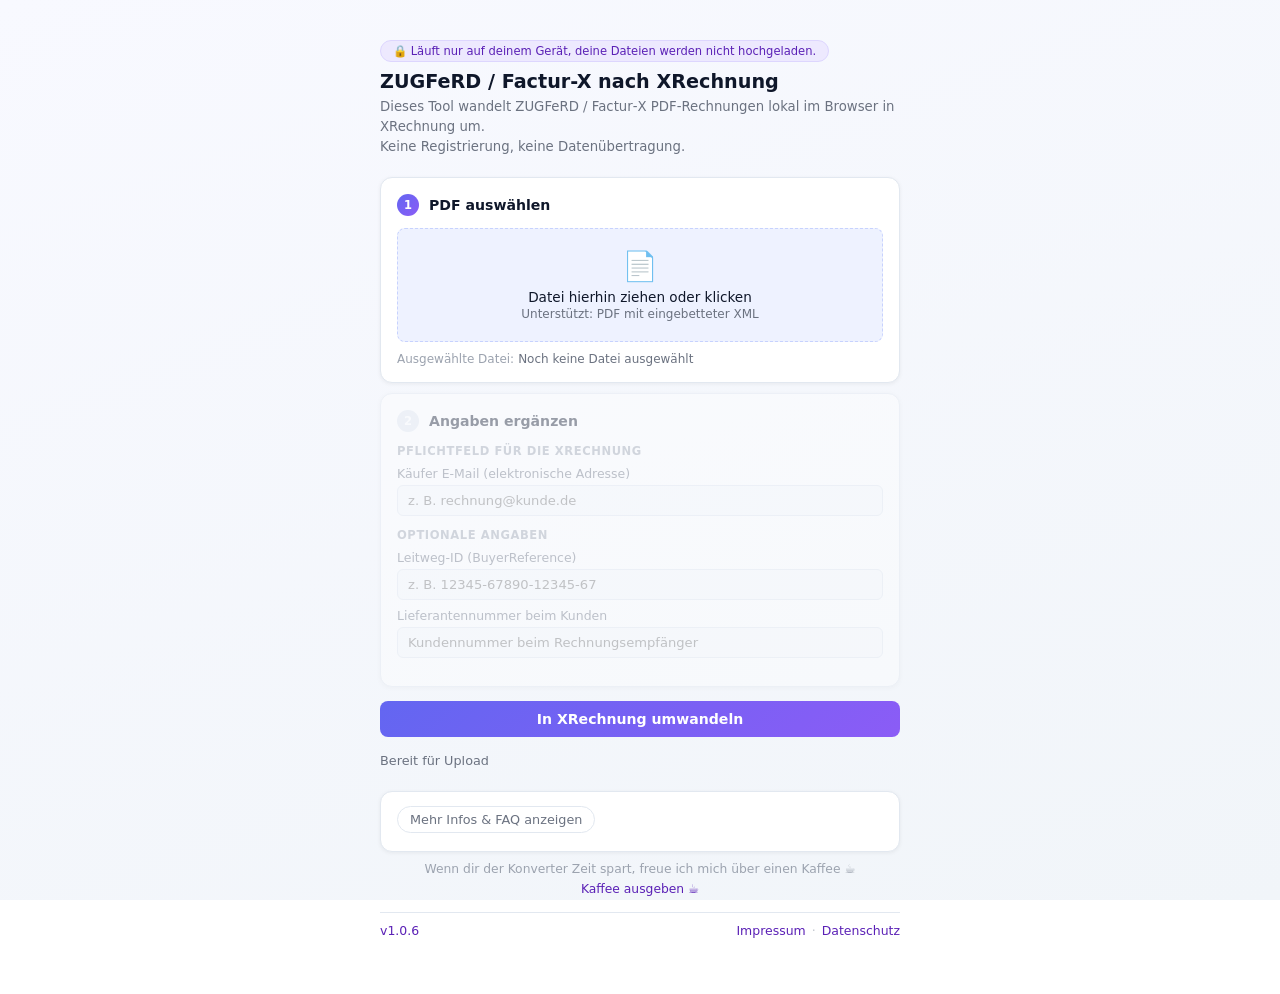
==== commit 6c22a603: "design: single-column step-based layout" ====
--- a/index.html
+++ b/index.html
@@ -95,12 +95,12 @@
       </div>
     </header>
 
-    <main class="app-main">
-      <!-- Linke Karte: Upload -->
-      <section class="card">
-        <div class="card-header">
-          <h2 class="card-title">PDF hochladen</h2>
-          <span class="card-hint">ZUGFeRD / Factur-X PDF</span>
+    <form id="upload-form">
+      <!-- Schritt 1: PDF auswählen -->
+      <section class="step" id="step-1">
+        <div class="step-header">
+          <span class="step-number">1</span>
+          <span class="step-title">PDF auswählen</span>
         </div>
 
         <label class="dropzone">
@@ -116,66 +116,64 @@
         </div>
       </section>
 
-      <!-- Rechte Karte: XRechnung Felder -->
-      <section class="card">
-        <div class="card-header">
-          <h2 class="card-title">XRechnung Angaben</h2>
-        </div>
-
-        <form id="upload-form" class="form-grid">
-          <div id="xrechnung-fields">
-            <div class="form-section">
-              <div class="form-section-title">Pflichtfeld für die XRechnung</div>
-              <div class="form-row">
-                <label for="buyer-email">Käufer E-Mail (elektronische Adresse)</label>
-                <input id="buyer-email" type="email" placeholder="z. B. rechnung@kunde.de" />
-              </div>
+      <!-- Schritt 2: Angaben ergänzen (locked until PDF analysis) -->
+      <section class="step step-locked" id="step-2">
+        <div class="step-header">
+          <span class="step-number">2</span>
+          <span class="step-title">Angaben ergänzen</span>
+        </div>
+
+        <div id="xrechnung-fields">
+          <div class="form-section">
+            <div class="form-section-title">Pflichtfeld für die XRechnung</div>
+            <div class="form-row">
+              <label for="buyer-email">Käufer E-Mail (elektronische Adresse)</label>
+              <input id="buyer-email" type="email" placeholder="z. B. rechnung@kunde.de" />
             </div>
-
-            <div class="form-section">
-              <div class="form-section-title">Optionale Angaben</div>
-              <div class="form-row">
-                <label for="leitweg">Leitweg-ID (BuyerReference)</label>
-                <input id="leitweg" type="text" placeholder="z. B. 12345-67890-12345-67" />
-              </div>
-
-              <div class="form-row">
-                <label for="supplier-id">Lieferantennummer beim Kunden</label>
-                <input id="supplier-id" type="text" placeholder="Kundennummer beim Rechnungsempfänger" />
-              </div>
+          </div>
+
+          <div class="form-section">
+            <div class="form-section-title">Optionale Angaben</div>
+            <div class="form-row">
+              <label for="leitweg">Leitweg-ID (BuyerReference)</label>
+              <input id="leitweg" type="text" placeholder="z. B. 12345-67890-12345-67" />
             </div>
-          </div>
-
-          <div class="button-row">
-            <button type="submit">
-              <span>In XRechnung umwandeln</span>
-            </button>
-          </div>
-
-          <div>
-            <div id="status" class="status-pill">
-              Bereit für Upload
+            <div class="form-row">
+              <label for="supplier-id">Lieferantennummer beim Kunden</label>
+              <input id="supplier-id" type="text" placeholder="Kundennummer beim Rechnungsempfänger" />
             </div>
           </div>
-          <div id="support-container" class="support-container" hidden>
-            <p id="support-hint" class="support-hint" hidden>
-              Dieses Projekt ist für dich kostenlos.<br/>
-              Mit deiner Unterstützung finanziere ich Betrieb, Weiterentwicklung und Fehlerbehebung.
-            </p>
-            <a
-              href="https://ko-fi.com/C0C31OT01F"
-              target="_blank"
-              rel="noopener noreferrer"
-              class="kofi-btn"
-              aria-label="Projekt auf Ko‑Fi unterstützen"
-              title="Projekt auf Ko‑Fi unterstützen"
-            >
-              Kaffee ausgeben ☕
-            </a>
-          </div>
-        </form>
+        </div>
       </section>
-    </main>
+
+      <!-- Konvertierung -->
+      <div class="button-row">
+        <button type="submit">
+          <span>In XRechnung umwandeln</span>
+        </button>
+      </div>
+
+      <div>
+        <div id="status" class="status-pill">
+          Bereit für Upload
+        </div>
+      </div>
+
+      <div id="support-container" class="support-container" hidden>
+        <p id="support-hint" class="support-hint" hidden>
+          Hat geklappt? Kaffee gefällig! ☕<br/>
+          Mit deiner Unterstützung halte ich das Tool kostenlos, aktuell und weiterentwickelt.
+        </p>
+        <a
+          href="https://ko-fi.com/C0C31OT01F"
+          target="_blank"
+          rel="noopener noreferrer"
+          class="kofi-btn"
+          aria-label="Projekt auf Ko‑Fi unterstützen"
+          title="Projekt auf Ko‑Fi unterstützen"
+        >☕ Kaffee ausgeben</a>
+      </div>
+    </form>
 
     <section class="info-section">
       <button
--- a/styles.css
+++ b/styles.css
@@ -1,71 +1,393 @@
-/* SEO/FAQ Section styles */
-
-/* SEO/FAQ Section styles */
-
+/* === Design Tokens === */
+:root {
+  --bg: #0c1220;
+  --bg-gradient: linear-gradient(160deg, #0c1220 0%, #0f172a 100%);
+  --surface: rgba(255, 255, 255, 0.04);
+  --surface-hover: rgba(255, 255, 255, 0.07);
+  --border: rgba(255, 255, 255, 0.09);
+  --border-accent: rgba(99, 102, 241, 0.4);
+  --text: #f1f5f9;
+  --text-muted: #64748b;
+  --text-subtle: #475569;
+  --accent: #6366f1;
+  --accent-2: #8b5cf6;
+  --accent-gradient: linear-gradient(135deg, #6366f1, #8b5cf6);
+  --accent-bg: rgba(99, 102, 241, 0.08);
+  --accent-bg-badge: rgba(99, 102, 241, 0.15);
+  --accent-border-badge: rgba(99, 102, 241, 0.35);
+  --accent-text-badge: #a5b4fc;
+  --radius: 12px;
+  --radius-sm: 8px;
+  --radius-pill: 999px;
+  --shadow: none;
+}
+
+@media (prefers-color-scheme: light) {
+  :root {
+    --bg: #f1f5f9;
+    --bg-gradient: linear-gradient(160deg, #f8f9ff 0%, #f1f5f9 100%);
+    --surface: #ffffff;
+    --surface-hover: #f8fafc;
+    --border: #e2e8f0;
+    --border-accent: #c7d2fe;
+    --text: #0f172a;
+    --text-muted: #6b7280;
+    --text-subtle: #9ca3af;
+    --accent-bg: #eef2ff;
+    --accent-bg-badge: #ede9fe;
+    --accent-border-badge: #ddd6fe;
+    --accent-text-badge: #5b21b6;
+    --shadow: 0 1px 4px rgba(0, 0, 0, 0.06);
+  }
+}
+
+/* === Reset === */
+*, *::before, *::after { box-sizing: border-box; }
+
+/* === Base === */
+body {
+  margin: 0;
+  padding: 24px 16px;
+  min-height: 100vh;
+  font-family: system-ui, -apple-system, BlinkMacSystemFont, "Segoe UI", sans-serif;
+  background: var(--bg-gradient);
+  background-attachment: fixed;
+  color: var(--text);
+  display: flex;
+  align-items: flex-start;
+  justify-content: center;
+}
+
+.app {
+  width: 100%;
+  max-width: 520px;
+  padding-top: 16px;
+  padding-bottom: 32px;
+}
+
+/* === Header === */
+.app-header {
+  margin-bottom: 20px;
+}
+
+.badge {
+  display: inline-block;
+  font-size: 0.72rem;
+  background: var(--accent-bg-badge);
+  color: var(--accent-text-badge);
+  padding: 3px 12px;
+  border-radius: var(--radius-pill);
+  border: 1px solid var(--accent-border-badge);
+  margin-bottom: 8px;
+}
+
+.app-title {
+  font-size: 1.2rem;
+  font-weight: 700;
+  margin: 0 0 4px;
+  color: var(--text);
+}
+
+.app-description {
+  font-size: 0.83rem;
+  color: var(--text-muted);
+  margin: 0;
+  line-height: 1.5;
+}
+
+/* === Steps === */
+.step {
+  background: var(--surface);
+  border: 1px solid var(--border);
+  border-radius: var(--radius);
+  padding: 16px;
+  margin-bottom: 10px;
+  box-shadow: var(--shadow);
+  transition: border-color 0.2s ease, opacity 0.25s ease;
+}
+
+.step-header {
+  display: flex;
+  align-items: center;
+  gap: 10px;
+  margin-bottom: 12px;
+}
+
+.step-number {
+  width: 22px;
+  height: 22px;
+  background: var(--accent-gradient);
+  border-radius: 50%;
+  display: flex;
+  align-items: center;
+  justify-content: center;
+  font-size: 0.72rem;
+  font-weight: 700;
+  color: #fff;
+  flex-shrink: 0;
+}
+
+.step-title {
+  font-size: 0.88rem;
+  font-weight: 600;
+  color: var(--text);
+}
+
+.step-locked {
+  opacity: 0.4;
+  pointer-events: none;
+}
+
+.step-locked .step-number {
+  background: var(--border);
+}
+
+/* === Dropzone === */
+.dropzone {
+  display: block;
+  border: 1.5px dashed var(--border-accent);
+  border-radius: var(--radius-sm);
+  padding: 20px;
+  text-align: center;
+  cursor: pointer;
+  background: var(--accent-bg);
+  transition: border-color 0.15s ease, background 0.15s ease;
+  margin-top: 0;
+  margin-bottom: 10px;
+}
+
+.dropzone:hover,
+.dropzone.dragover {
+  border-color: var(--accent);
+  background: rgba(99, 102, 241, 0.14);
+}
+
+.dropzone input[type="file"] { display: none; }
+
+.dropzone-icon { font-size: 1.8rem; margin-bottom: 6px; }
+
+.dropzone-text-main {
+  font-size: 0.85rem;
+  font-weight: 500;
+  color: var(--text);
+}
+
+.dropzone-text-sub {
+  font-size: 0.75rem;
+  color: var(--text-muted);
+  margin-top: 2px;
+}
+
+.file-info {
+  font-size: 0.75rem;
+  color: var(--text-subtle);
+  display: flex;
+  gap: 4px;
+}
+
+#file-name { color: var(--text-muted); }
+
+/* === Form === */
+.form-grid { margin: 0; }
+
+.form-section { margin-bottom: 12px; }
+
+.form-section-title {
+  font-size: 0.72rem;
+  font-weight: 600;
+  color: var(--text-subtle);
+  text-transform: uppercase;
+  letter-spacing: 0.05em;
+  margin-bottom: 8px;
+}
+
+.form-row { margin-bottom: 8px; }
+
+.form-row label {
+  display: block;
+  font-size: 0.78rem;
+  color: var(--text-muted);
+  margin-bottom: 4px;
+}
+
+.form-row input {
+  width: 100%;
+  background: var(--surface-hover);
+  border: 1px solid var(--border);
+  border-radius: 6px;
+  padding: 7px 10px;
+  font-size: 0.82rem;
+  color: var(--text);
+  font-family: inherit;
+  transition: border-color 0.15s ease;
+  outline: none;
+}
+
+.form-row input:focus {
+  border-color: var(--accent);
+}
+
+/* === Button === */
+.button-row {
+  display: flex;
+  flex-wrap: wrap;
+  gap: 8px;
+  margin-top: 14px;
+  margin-bottom: 10px;
+}
+
+.button-row.compact { margin-top: 0; }
+
+button[type="submit"] {
+  width: 100%;
+  background: var(--accent-gradient);
+  color: #fff;
+  border: none;
+  border-radius: var(--radius-sm);
+  padding: 10px 16px;
+  font-size: 0.88rem;
+  font-weight: 600;
+  font-family: inherit;
+  cursor: pointer;
+  transition: opacity 0.15s ease;
+  display: inline-flex;
+  align-items: center;
+  justify-content: center;
+  gap: 6px;
+}
+
+button[type="submit"]:hover { opacity: 0.88; }
+
+/* === Status Pill === */
+.status-pill {
+  font-size: 0.8rem;
+  color: var(--text-muted);
+  padding: 6px 0;
+  min-height: 28px;
+}
+
+.status-pill.warn { color: #f87171; }
+.status-pill.ok   { color: #34d399; }
+
+/* === Support / Ko-Fi Card === */
+.support-container {
+  margin-top: 14px;
+  background: var(--surface);
+  border: 1px solid var(--border-accent);
+  border-radius: var(--radius);
+  padding: 14px 16px;
+  box-shadow: var(--shadow);
+}
+
+.support-hint {
+  font-size: 0.83rem;
+  color: var(--text-muted);
+  margin: 0 0 10px;
+  line-height: 1.5;
+}
+
+.kofi-btn {
+  display: inline-flex;
+  align-items: center;
+  gap: 6px;
+  background: var(--accent-gradient);
+  color: #fff !important;
+  text-decoration: none !important;
+  padding: 8px 16px;
+  border-radius: var(--radius-sm);
+  font-size: 0.85rem;
+  font-weight: 600;
+  transition: opacity 0.15s ease;
+}
+
+.kofi-btn:hover { opacity: 0.88; }
+
+@keyframes kofi-pulse {
+  0%, 100% { box-shadow: 0 0 0 0 rgba(99, 102, 241, 0.5); }
+  50%       { box-shadow: 0 0 0 7px rgba(99, 102, 241, 0); }
+}
+
+.kofi-pulse { animation: kofi-pulse 1.8s ease-in-out 3; }
+
+/* === Subtle Footer Banner (post-conversion secondary hint) === */
+.subtle-footer-banner {
+  margin-top: 10px;
+  font-size: 0.77rem;
+  color: var(--text-subtle);
+  text-align: center;
+  display: flex;
+  flex-wrap: wrap;
+  gap: 6px;
+  justify-content: center;
+  align-items: center;
+}
+
+.subtle-kofi-link {
+  color: var(--accent-text-badge);
+  text-decoration: none;
+}
+
+.subtle-kofi-link:hover { text-decoration: underline; }
+
+/* === Info / FAQ Section === */
 .info-section {
-  margin-top: 18px;
-  padding: 16px;
-  border-radius: 14px;
-  background: radial-gradient(circle at top left, rgba(15,23,42,0.9), rgba(15,23,42,0.98));
-  border: 1px solid rgba(148,163,184,0.4);
-  font-size: 0.86rem;
+  margin-top: 16px;
+  padding: 14px 16px;
+  border-radius: var(--radius);
+  background: var(--surface);
+  border: 1px solid var(--border);
+  font-size: 0.84rem;
   line-height: 1.55;
-}
+  box-shadow: var(--shadow);
+}
+
 .info-section h2 {
-  font-size: 1rem;
+  font-size: 0.95rem;
   margin-top: 16px;
   margin-bottom: 6px;
-}
-.faq-item {
-  margin-top: 10px;
-  padding-left: 4px;
-}
-.faq-item strong {
-  display: block;
-  margin-bottom: 2px;
+  color: var(--text);
+}
+
+.info-section p {
+  color: var(--text-muted);
+  margin: 0 0 4px;
 }
 
 .info-toggle {
-  margin-top: 10px;
-  margin-bottom: 10px;
-  padding: 6px 12px;
-  border-radius: 999px;
-  border: 1px solid rgba(148,163,184,0.5);
+  margin-bottom: 4px;
+  padding: 5px 12px;
+  border-radius: var(--radius-pill);
+  border: 1px solid var(--border);
   background: transparent;
-  color: inherit;
-  font-size: 0.82rem;
+  color: var(--text-muted);
+  font-size: 0.8rem;
+  font-family: inherit;
   cursor: pointer;
-  transition: border-color 0.16s ease, background 0.16s ease;
+  transition: border-color 0.15s ease, color 0.15s ease;
 }
 
 .info-toggle:hover {
-  border-color: #60a5fa;
-}
+  border-color: var(--accent);
+  color: var(--text);
+}
+
+.faq-item { margin-top: 10px; color: var(--text-muted); }
+.faq-item strong { display: block; margin-bottom: 2px; color: var(--text); }
+
+.howto-steps {
+  margin: 10px 0 8px;
+  padding-left: 20px;
+  line-height: 1.55;
+  color: var(--text-muted);
+}
+
+.howto-steps li { margin-bottom: 6px; }
+.howto-steps strong { color: var(--text); }
 
 .seo-list {
   margin: 8px 0 4px;
   padding-left: 18px;
-  font-size: 0.88rem;
-  line-height: 1.5;
-}
-
-.seo-list li + li {
-  margin-top: 3px;
-}
-
-.howto-steps {
-  margin: 10px 0 8px;
-  padding-left: 20px;
-  font-size: 0.88rem;
-  line-height: 1.55;
-}
-
-.howto-steps li {
-  margin-bottom: 6px;
-}
-
-.howto-steps strong {
-  font-weight: 600;
+  color: var(--text-muted);
 }
 
 .faq-grid {
@@ -75,652 +397,58 @@
   margin-top: 8px;
 }
 
-.faq-grid .faq-item {
-  margin-top: 0;
-  padding-left: 0;
-}
-
+.faq-grid .faq-item { margin-top: 0; }
+
+.seo-divider {
+  height: 1px;
+  background: var(--border);
+  margin: 12px 0;
+}
+
+/* === Share Links === */
 .share-links {
   margin-top: 10px;
-  font-size: 0.8rem;
+  font-size: 0.78rem;
   display: flex;
   flex-wrap: wrap;
   gap: 6px;
   align-items: center;
-}
-
-.share-links a {
-  color: #bfdbfe;
+  color: var(--text-subtle);
+}
+
+.share-links a { color: var(--accent-text-badge); text-decoration: none; }
+.share-links a:hover { text-decoration: underline; }
+.share-separator { opacity: 0.6; }
+
+/* === Footer === */
+.app-footer {
+  margin-top: 16px;
+  padding-top: 10px;
+  border-top: 1px solid var(--border);
+  display: flex;
+  justify-content: space-between;
+  align-items: center;
+  gap: 10px;
+  font-size: 0.78rem;
+  color: var(--text-subtle);
+}
+
+.footer-left  { display: flex; align-items: center; gap: 6px; }
+.footer-right { display: flex; align-items: center; gap: 6px; }
+
+.footer-version {
+  color: var(--text-subtle);
   text-decoration: none;
-}
-
-.share-links a:hover {
-  text-decoration: underline;
-}
-
-.share-separator {
-  opacity: 0.7;
-}
-/* Basis Layout */
-
-*,
-*::before,
-*::after {
-  box-sizing: border-box;
-}
-
-body {
-  margin: 0;
-  padding: 24px;
-  min-height: 100vh;
-  font-family: system-ui, -apple-system, BlinkMacSystemFont, "Segoe UI", sans-serif;
-  background: radial-gradient(circle at top, #1e293b 0, #020617 55%, #000 100%);
-  color: #e5e7eb;
-  display: flex;
-  align-items: center;
-  justify-content: center;
-}
-
-.app {
-  width: 100%;
-  max-width: 920px;
-  background: linear-gradient(135deg, rgba(15,23,42,0.95), rgba(2,6,23,0.98));
-  border-radius: 20px;
-  border: 1px solid rgba(148,163,184,0.35);
-  box-shadow: 0 18px 40px rgba(15,23,42,0.7);
-  padding: 24px 26px 22px;
-  backdrop-filter: blur(14px);
-}
-
-.app-footer {
-  margin-top: 18px;
-  padding-top: 10px;
-  border-top: 1px solid rgba(148,163,184,0.3);
-  display: flex;
-  justify-content: space-between;
-  align-items: center;
-  gap: 10px;
-  font-size: 0.8rem;
-  color: #9ca3af;
-}
-.footer-left {
-  display: flex;
-  align-items: center;
-  gap: 6px;
-}
-
-.footer-version {
   white-space: nowrap;
-  color: #9ca3af;
-  text-decoration: none;
-}
-
-.footer-version:hover {
-  text-decoration: underline;
-}
-
-.footer-right {
-  display: flex;
-  align-items: center;
-  gap: 6px;
-}
-
-.app-footer a {
-  color: #bfdbfe;
-  text-decoration: none;
-}
-
-.app-footer a:hover {
-  text-decoration: none;
-}
-
-.kofi-btn,
-.kofi-btn:hover,
-.kofi-btn:focus {
-  color: #fff !important;
-  text-decoration: none !important;
-}
-
-.footer-separator {
-  opacity: 0.7;
-}
-
-/* Kopfbereich */
-
-.app-header {
-  display: flex;
-  justify-content: space-between;
-  gap: 16px;
-  margin-bottom: 18px;
-}
-
-.app-title {
-  font-size: 1.25rem;
-  font-weight: 600;
-  letter-spacing: 0.02em;
-}
-
-.app-subtitle {
-  font-size: 0.9rem;
-  color: #9ca3af;
-  margin-top: 4px;
-}
-
-.app-description {
-  font-size: 0.86rem;
-  color: #9ca3af;
-  margin-top: 4px;
-}
-
-/* Badge */
-
-.badge {
-  display: inline-flex;
-  flex-direction: column;
-  align-items: flex-start;
-  gap: 2px;
-  padding: 4px 10px;
-  border-radius: 999px;
-  border: 1px solid rgba(148,163,184,0.45);
-  background: radial-gradient(circle at top left, rgba(59,130,246,0.2), transparent 60%);
-  font-size: 0.75rem;
-  color: #cbd5f5;
-  white-space: normal;
-}
-
-/* Layout Hauptbereich */
-
-.app-main {
-  display: grid;
-  grid-template-columns: minmax(0, 1.3fr) minmax(0, 1fr);
-  gap: 18px;
-}
-
-@media (max-width: 840px) {
-  .app-main {
-    grid-template-columns: minmax(0, 1fr);
-  }
-}
-
-/* Karten */
-
-.card {
-  border-radius: 14px;
-  border: 1px solid rgba(148,163,184,0.4);
-  background: radial-gradient(circle at top left, rgba(15,23,42,0.85), rgba(15,23,42,0.96));
-  padding: 16px 16px 14px;
-
-  display: flex;
-  flex-direction: column;
-}
-
-/* sorgt dafür, dass Dropzone und Dateiinformation optisch sauber untereinander sitzen */
-.card .dropzone {
-  margin-top: 8px;
-  margin-bottom: 10px;
-}
-
-.card-header {
-  display: flex;
-  align-items: center;
-  justify-content: space-between;
-  margin-bottom: 10px;
-}
-
-.card-title {
-  font-size: 0.95rem;
-  font-weight: 500;
-}
-
-.card-hint {
-  font-size: 0.8rem;
-  color: #9ca3af;
-}
-
-/* Dropzone */
-
-.dropzone {
-  position: relative;
-  border-radius: 12px;
-  border: 1px dashed rgba(148,163,184,0.7);
-  background: radial-gradient(circle at top, rgba(15,23,42,0.9), rgba(15,23,42,1));
-  padding: 18px 14px 16px;
-  text-align: center;
-  cursor: pointer;
-  transition: border-color 0.16s ease, background-color 0.16s ease, transform 0.08s ease;
-}
-
-.dropzone:hover {
-  border-color: #60a5fa;
-  background-color: rgba(15,23,42,0.96);
-  transform: translateY(-1px);
-}
-
-.dropzone.dragover {
-  border-color: #3b82f6;
-  box-shadow: 0 0 0 1px rgba(37,99,235,0.5);
-}
-
-.dropzone-icon {
-  font-size: 1.6rem;
-  margin-bottom: 4px;
-  opacity: 0.9;
-}
-
-.dropzone-text-main {
-  font-size: 0.95rem;
-  margin-bottom: 2px;
-}
-
-.dropzone-text-sub {
-  font-size: 0.8rem;
-  color: #9ca3af;
-}
-
-.dropzone input[type="file"] {
-  display: none;
-}
-
-/* Datei Info */
-
-.file-info {
-  margin-top: 10px;
-  padding: 8px 10px;
-  border-radius: 10px;
-  background: rgba(15,23,42,0.9);
-  border: 1px solid rgba(148,163,184,0.5);
-  font-size: 0.8rem;
-  display: flex;
-  justify-content: space-between;
-  gap: 8px;
-}
-
-/* Formular rechts */
-
-.form-grid {
-  display: grid;
-  gap: 10px;
-}
-
-.form-row {
-  display: flex;
-  flex-direction: column;
-  gap: 4px;
-}
-
-.form-section {
-  display: flex;
-  flex-direction: column;
-  gap: 6px;
-  padding: 8px 10px;
-  border-radius: 10px;
-  background: rgba(15,23,42,0.9);
-  border: 1px solid rgba(31,41,55,0.9);
-}
-
-.form-section + .form-section {
-  margin-top: 8px;
-}
-
-.form-section-title {
-  font-size: 0.78rem;
-  color: #9ca3af;
-  text-transform: uppercase;
-  letter-spacing: 0.04em;
-}
-
-label {
-  font-size: 0.8rem;
-  color: #d1d5db;
-}
-
-input[type="text"], input[type="email"] {
-  border-radius: 8px;
-  border: 1px solid rgba(148,163,184,0.6);
-  background-color: rgba(15,23,42,0.96);
-  padding: 7px 8px;
-  font-size: 0.85rem;
-  color: #e5e7eb;
-}
-
-input[type="text"]:focus, input[type="email"]:focus {
-  outline: none;
-  border-color: #60a5fa;
-  box-shadow: 0 0 0 1px rgba(37,99,235,0.45);
-}
-
-/* Buttons */
-
-.button-row {
-  display: flex;
-  flex-wrap: wrap;
-  gap: 8px;
-  margin-top: 4px;
-}
-
-.button-row.compact {
-  margin-top: 0;
-}
-
-button {
-  border-radius: 999px;
-  border: 1px solid transparent;
-  padding: 7px 13px;
-  font-size: 0.85rem;
-  font-weight: 500;
-  cursor: pointer;
-  display: inline-flex;
-  align-items: center;
-  gap: 6px;
-  background: linear-gradient(135deg, #3b82f6, #2563eb);
-  color: #e5e7eb;
-  box-shadow: 0 10px 24px rgba(37,99,235,0.5);
-  transition: transform 0.08s ease, box-shadow 0.1s ease, background 0.12s ease;
-}
-
-button:hover {
-  transform: translateY(-1px);
-  box-shadow: 0 14px 30px rgba(37,99,235,0.6);
-  background: linear-gradient(135deg, #2563eb, #1d4ed8);
-}
-
-button:disabled {
-  opacity: 0.55;
-  cursor: default;
-  transform: none;
-  box-shadow: none;
-}
-
-/* Ko-Fi Button */
-.kofi-btn {
-  display: inline-flex;
-  align-items: center;
-  padding: 6px 12px;
-  border-radius: 999px;
-  border: 1px solid rgba(148,163,184,0.45);
-  background: linear-gradient(135deg, #f97316, #ea580c);
-  color: #fff;
-  font-size: 0.8rem;
-  font-weight: 500;
-  text-decoration: none;       /* wichtig: kein Link-Look */
-  text-align: center;
-  box-shadow: 0 8px 20px rgba(234,88,12,0.45);
-  transition: transform 0.08s ease, box-shadow 0.12s ease;
-  white-space: nowrap;
-  cursor: pointer;
-}
-
-.kofi-btn:hover {
-  transform: translateY(-1px);
-  box-shadow: 0 12px 26px rgba(234,88,12,0.55);
-}
-
-/* Status und Log */
-
-.status-pill {
-  display: block;
-  width: 100%;
-  box-sizing: border-box;
-  padding: 8px 10px;
-  border-radius: 12px;
-  font-size: 0.78rem;
-  border: 1px solid rgba(148,163,184,0.5);
-  line-height: 1.35;
-}
-
-.status-pill.ok {
-  border-color: rgba(34,197,94,0.7);
-  color: #bbf7d0;
-  background: radial-gradient(circle at top left, rgba(22,163,74,0.25), transparent 60%);
-}
-
-.status-pill.warn {
-  border-color: rgba(245,158,11,0.7);
-  color: #fef3c7;
-  background: radial-gradient(circle at top left, rgba(217,119,6,0.25), transparent 60%);
-}
-
-.log {
-  margin-top: 8px;
-  padding: 8px 10px;
-  border-radius: 10px;
-  background-color: rgba(15,23,42,0.95);
-  border: 1px solid rgba(75,85,99,0.9);
-  font-family: ui-monospace, SFMono-Regular, Menlo, Monaco, Consolas, "Liberation Mono", "Courier New", monospace;
-  font-size: 0.78rem;
-  max-height: 180px;
-  overflow: auto;
-  white-space: pre-wrap;
-}
-
-#xrechnung-fields {
-  display: none;
-}
-/* Light theme support */
-@media (prefers-color-scheme: light) {
-  body {
-    background: radial-gradient(circle at top, #e5e7eb 0, #f9fafb 55%, #ffffff 100%);
-    color: #111827;
-  }
-
-  .app {
-    background: linear-gradient(135deg, rgba(255,255,255,0.98), rgba(249,250,251,0.98));
-    border-color: rgba(148,163,184,0.6);
-    box-shadow: 0 16px 30px rgba(148,163,184,0.45);
-  }
-
-  .app-footer {
-    border-top-color: rgba(209,213,219,0.9);
-    color: #6b7280;
-  }
-
-  .footer-version {
-    color: #6b7280;
-  }
-
-  .app-footer a {
-    color: #2563eb;
-  }
-
-  .app-header {
-    color: #111827;
-  }
-
-  .app-subtitle {
-    color: #4b5563;
-  }
-  .app-description {
-    color: #4b5563;
-  }
-
-  .badge {
-    border-color: rgba(148,163,184,0.7);
-    background: radial-gradient(circle at top left, rgba(59,130,246,0.18), rgba(255,255,255,0.9));
-    color: #1f2933;
-  }
-
-  .card {
-    background: radial-gradient(circle at top left, #ffffff, #f3f4f6);
-    border-color: rgba(209,213,219,0.9);
-  }
-
-  .card-hint {
-    color: #6b7280;
-  }
-
-  .dropzone {
-    background: radial-gradient(circle at top, #f9fafb, #e5e7eb);
-    border-color: rgba(156,163,175,0.7);
-  }
-
-  .dropzone:hover {
-    background-color: #f3f4f6;
-  }
-
-  .dropzone-text-sub {
-    color: #6b7280;
-  }
-
-  .file-info {
-    background: #f9fafb;
-    border-color: rgba(209,213,219,0.9);
-    color: #111827;
-  }
-
-  .form-section {
-    background: #f9fafb;
-    border-color: rgba(209,213,219,0.9);
-  }
-
-  .form-section-title {
-    color: #6b7280;
-  }
-
-  label {
-    color: #111827;
-  }
-
-  input[type="text"],
-  input[type="email"] {
-    background-color: #ffffff;
-    border-color: rgba(156,163,175,0.9);
-    color: #111827;
-  }
-
-  .status-pill {
-    border-color: rgba(156,163,175,0.9);
-    background: #f9fafb;
-    color: #111827;
-  }
-
-  .status-pill.ok {
-    border-color: rgba(34,197,94,0.8);
-    color: #166534;
-    background: radial-gradient(circle at top left, rgba(187,247,208,0.8), #ecfdf3);
-  }
-
-  .status-pill.warn {
-    border-color: rgba(245,158,11,0.9);
-    color: #92400e;
-    background: radial-gradient(circle at top left, rgba(254,243,199,0.9), #fffbeb);
-  }
-
-  .log {
-    background-color: #f9fafb;
-    border-color: rgba(209,213,219,0.9);
-    color: #111827;
-  }
-  .info-section {
-    background: transparent;
-    border: none;
-    color: #111827;
-    margin-top: 18px;
-  }
-
-  .info-section h2 {
-    color: #111827;
-  }
-
-  .faq-item strong {
-    color: #111827;
-  }
-
-  .seo-divider {
-    margin: 10px 0 12px;
-    border-top: 1px solid rgba(209,213,219,0.9);
-  }
-
-  .info-toggle {
-    border-color: rgba(156,163,175,0.8);
-    color: #111827;
-  }
-
-  .info-toggle:hover {
-    border-color: #2563eb;
-  }
-  .share-links a {
-    color: #2563eb;
-  }
-
-  .support-hint {
-    color: #4b5563;
-  }
-
-  .subtle-footer-banner {
-    color: #6b7280;
-  }
-
-  .subtle-kofi-link {
-    background: rgba(249,115,22,0.08);
-    color: #c2410c;
-  }
-
-  .subtle-kofi-link:hover {
-    background: rgba(249,115,22,0.16);
-  }
-}
-  .kofi-btn {
-    background: linear-gradient(135deg, #fb923c, #f97316);
-    color: #fff;
-    border-color: rgba(156,163,175,0.8);
-    box-shadow: 0 8px 20px rgba(249,115,22,0.35);
-    text-decoration: none;
-  }
-
-  .kofi-btn:hover {
-    box-shadow: 0 12px 26px rgba(249,115,22,0.45);
-    text-decoration: none;
-  }
-.support-container {
-  margin-top: 20px;
-}
-
-.support-hint {
-  margin-top: 4px;
-  font-size: 0.78rem;
-  color: #9ca3af;
-}
-
-.subtle-footer-banner {
-  margin-top: 10px;
-  font-size: 0.78rem;
-  color: #9ca3af;
-  display: flex;
-  flex-wrap: wrap;
-  gap: 6px;
-  align-items: center;
-  justify-content: space-between;
-}
-
-.subtle-kofi-link {
-  padding: 4px 10px;
-  border-radius: 999px;
-  background: rgba(249,115,22,0.12);
-  color: #fed7aa;
-  text-decoration: none;
-  font-weight: 500;
-  white-space: nowrap;
-}
-
-.subtle-kofi-link:hover {
-  text-decoration: none;
-  background: rgba(249,115,22,0.18);
-}
-
-@keyframes kofiPulse {
-  0%, 100% {
-    transform: translateY(0);
-    box-shadow: 0 8px 20px rgba(234,88,12,0.45);
-  }
-  20%, 24%,
-  40%, 44%,
-  60%, 64%,
-  80%, 84% {
-    transform: translateY(-1px);
-    box-shadow: 0 12px 26px rgba(234,88,12,0.7);
-  }
-}
-
-.kofi-btn.kofi-pulse {
-  animation: kofiPulse 8s ease-in-out infinite;
-}+}
+.footer-version:hover { text-decoration: underline; }
+
+.footer-separator { opacity: 0.6; }
+
+.app-footer a { color: var(--accent-text-badge); text-decoration: none; }
+.app-footer a:hover { text-decoration: underline; }
+
+/* === Responsive === */
+@media (max-width: 560px) {
+  body { padding: 16px 10px; }
+}
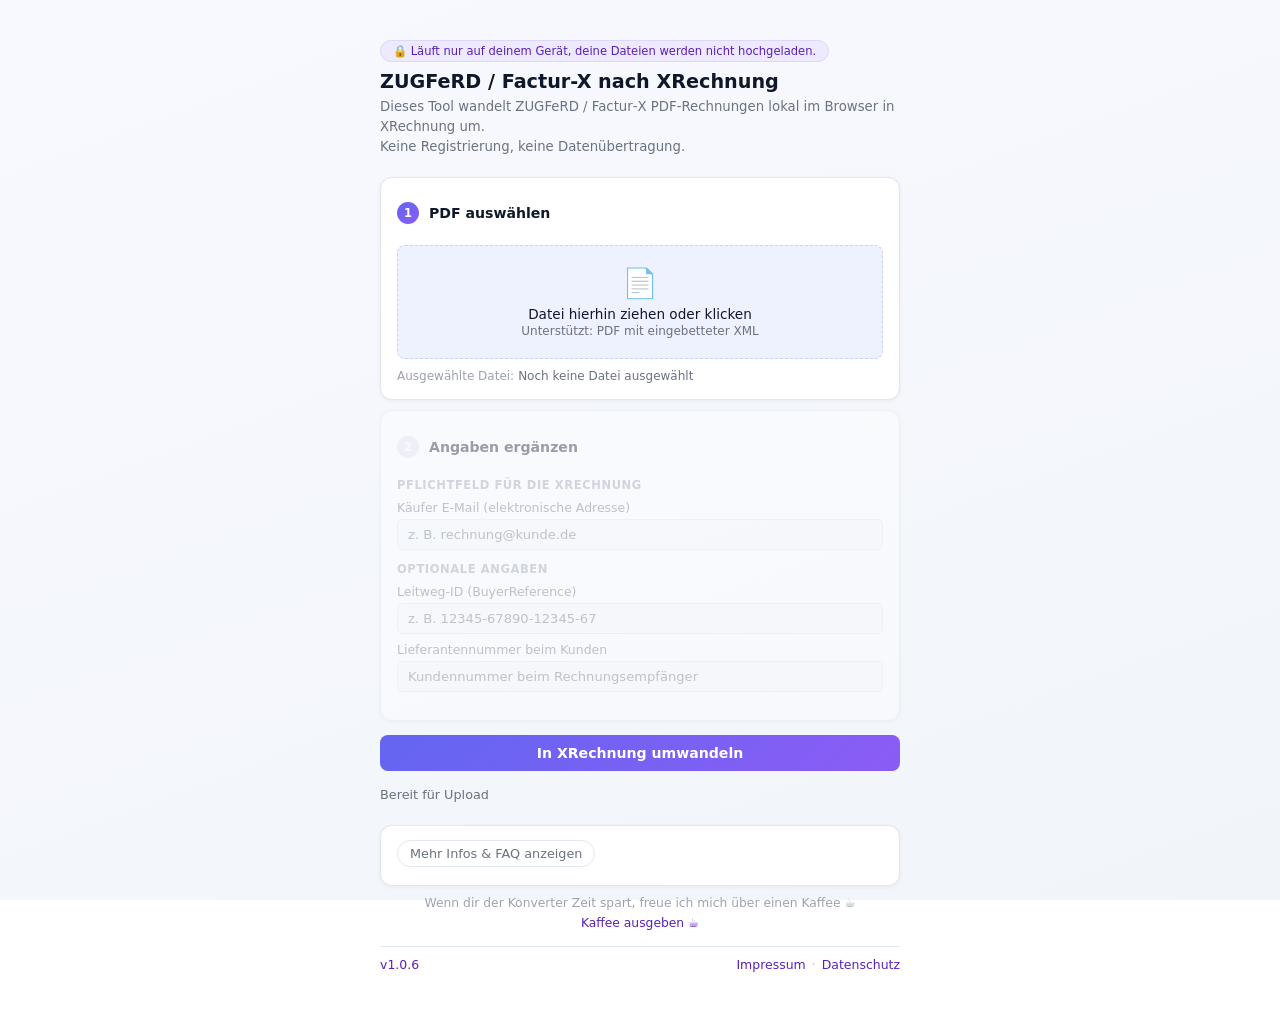
==== commit d81f37bc: "a11y: add heading hierarchy, aria-disabled, and disabled attrs to locked step-2" ====
--- a/index.html
+++ b/index.html
@@ -100,7 +100,7 @@
       <section class="step" id="step-1">
         <div class="step-header">
           <span class="step-number">1</span>
-          <span class="step-title">PDF auswählen</span>
+          <h2 class="step-title">PDF auswählen</h2>
         </div>
 
         <label class="dropzone">
@@ -117,10 +117,10 @@
       </section>
 
       <!-- Schritt 2: Angaben ergänzen (locked until PDF analysis) -->
-      <section class="step step-locked" id="step-2">
+      <section class="step step-locked" id="step-2" aria-disabled="true">
         <div class="step-header">
           <span class="step-number">2</span>
-          <span class="step-title">Angaben ergänzen</span>
+          <h2 class="step-title">Angaben ergänzen</h2>
         </div>
 
         <div id="xrechnung-fields">
@@ -128,7 +128,7 @@
             <div class="form-section-title">Pflichtfeld für die XRechnung</div>
             <div class="form-row">
               <label for="buyer-email">Käufer E-Mail (elektronische Adresse)</label>
-              <input id="buyer-email" type="email" placeholder="z. B. rechnung@kunde.de" />
+              <input id="buyer-email" type="email" placeholder="z. B. rechnung@kunde.de" disabled />
             </div>
           </div>
 
@@ -136,11 +136,11 @@
             <div class="form-section-title">Optionale Angaben</div>
             <div class="form-row">
               <label for="leitweg">Leitweg-ID (BuyerReference)</label>
-              <input id="leitweg" type="text" placeholder="z. B. 12345-67890-12345-67" />
+              <input id="leitweg" type="text" placeholder="z. B. 12345-67890-12345-67" disabled />
             </div>
             <div class="form-row">
               <label for="supplier-id">Lieferantennummer beim Kunden</label>
-              <input id="supplier-id" type="text" placeholder="Kundennummer beim Rechnungsempfänger" />
+              <input id="supplier-id" type="text" placeholder="Kundennummer beim Rechnungsempfänger" disabled />
             </div>
           </div>
         </div>
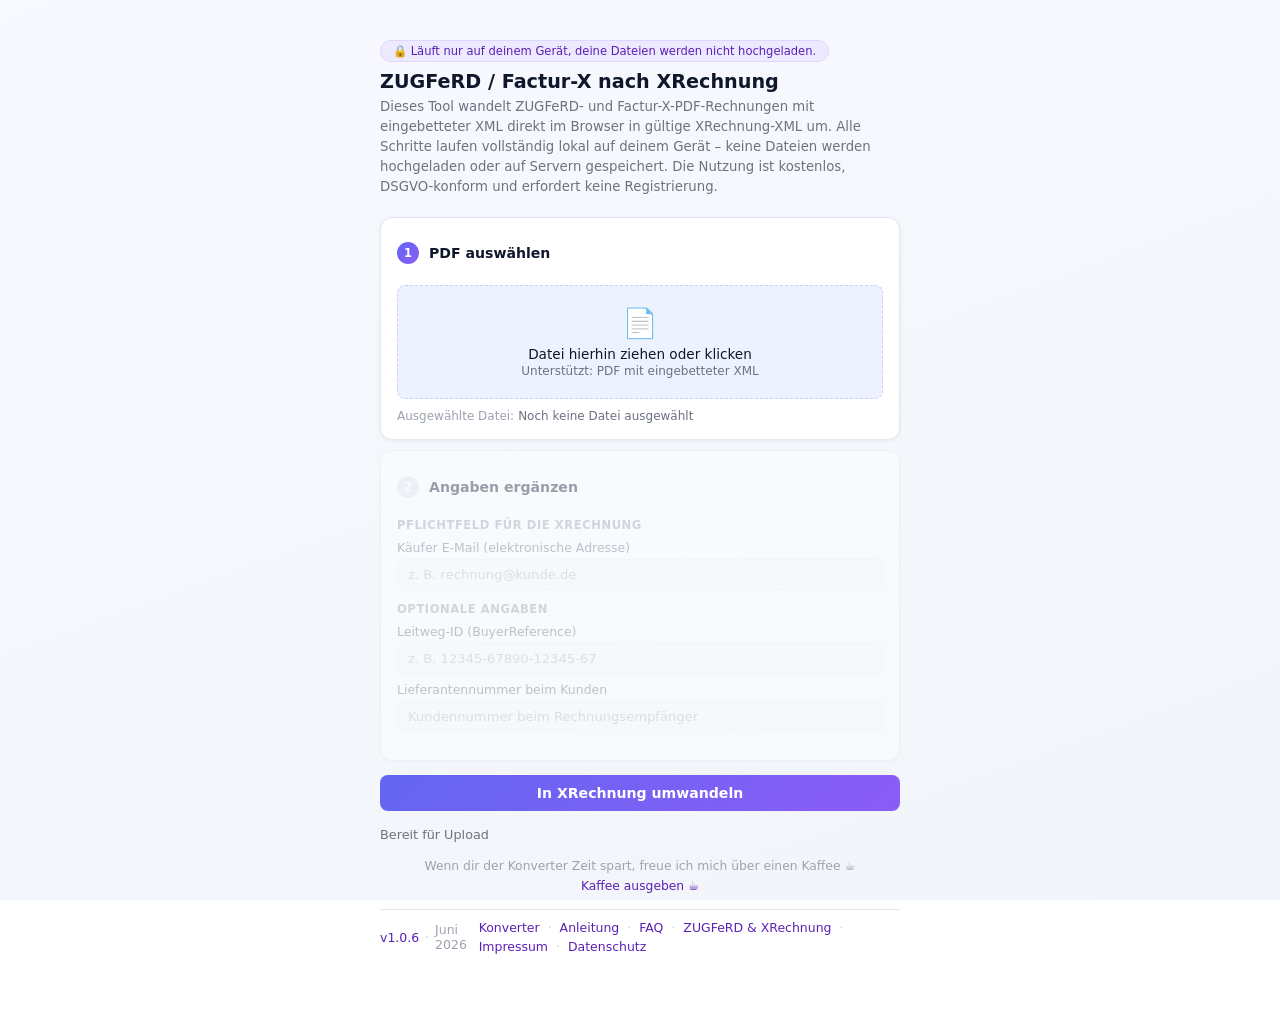
==== commit beb8ee6e: "feat: homepage SEO overhaul — meta, schema, nav, clean tool-only layout" ====
--- a/index.html
+++ b/index.html
@@ -2,7 +2,7 @@
 <html lang="de">
 <head>
   <meta charset="utf-8" />
-  <title>ZUGFeRD / Factur-X nach XRechnung</title>
+  <title>ZUGFeRD &amp; Factur-X zu XRechnung konvertieren – kostenlos, lokal, DSGVO-konform</title>
   <meta name="viewport" content="width=device-width, initial-scale=1" />
   <meta name="description" content="Konvertiere ZUGFeRD / Factur-X PDF-Rechnungen mit eingebetteter XML lokal im Browser nach XRechnung. Keine Registrierung, keine Datenübertragung." />
   <link rel="canonical" href="https://rechnungskonverter.de/" />
@@ -10,6 +10,12 @@
   <meta property="og:description" content="Konvertiere ZUGFeRD / Factur-X PDF‑Rechnungen lokal im Browser zu XRechnung. Keine Datenübertragung, kostenlos und Open Source." />
   <meta property="og:type" content="website" />
   <meta property="og:url" content="https://rechnungskonverter.de/" />
+  <meta property="og:image" content="https://rechnungskonverter.de/og-image.png" />
+  <meta name="author" content="Simon Fieber" />
+  <meta name="twitter:card" content="summary_large_image" />
+  <meta name="twitter:title" content="ZUGFeRD &amp; Factur-X zu XRechnung – kostenlos, lokal, DSGVO-konform" />
+  <meta name="twitter:description" content="Browser-Tool: ZUGFeRD / Factur-X PDF zu XRechnung XML. Keine Datenübertragung, kostenlos, DSGVO-konform." />
+  <meta name="twitter:image" content="https://rechnungskonverter.de/og-image.png" />
   <link rel="icon" href="/favicon.ico" sizes="any" />
   <link rel="icon" type="image/svg+xml" href="/favicon.svg" />
   <link rel="apple-touch-icon" href="/apple-touch-icon.png" />
@@ -17,66 +23,28 @@
   <script type="application/ld+json">
     {
       "@context": "https://schema.org",
-      "@type": "FAQPage",
-      "mainEntity": [
-        {
-          "@type": "Question",
-          "name": "Werden meine Dateien hochgeladen oder gespeichert?",
-          "acceptedAnswer": {
-            "@type": "Answer",
-            "text": "Nein. Der gesamte Vorgang läuft lokal im Browser. Es findet keine Übertragung und keine Speicherung auf Servern statt."
-          }
-        },
-        {
-          "@type": "Question",
-          "name": "Unterstützt das Tool alle ZUGFeRD- und Factur-X-Versionen?",
-          "acceptedAnswer": {
-            "@type": "Answer",
-            "text": "Das Tool unterstützt gängige ZUGFeRD- und Factur-X-Formate mit eingebetteter XML. Abweichende oder proprietäre Varianten können im Einzelfall abweichen."
-          }
-        },
-        {
-          "@type": "Question",
-          "name": "Kann ich die erzeugte XRechnung an Behörden senden?",
-          "acceptedAnswer": {
-            "@type": "Answer",
-            "text": "Ja. Die erzeugte XML entspricht dem XRechnung-Standard EN16931 und kann bei Auftraggebern des öffentlichen Sektors eingereicht werden."
-          }
-        },
-        {
-          "@type": "Question",
-          "name": "Funktioniert der Konverter auch auf dem Smartphone?",
-          "acceptedAnswer": {
-            "@type": "Answer",
-            "text": "Ja. Das Tool funktioniert auf aktuellen mobilen Browsern genauso wie auf Desktop-Geräten."
-          }
-        }
-      ]
+      "@type": "WebApplication",
+      "name": "ZUGFeRD zu XRechnung Konverter",
+      "url": "https://rechnungskonverter.de/",
+      "applicationCategory": "BusinessApplication",
+      "operatingSystem": "Any (Web Browser)",
+      "offers": { "@type": "Offer", "price": "0", "priceCurrency": "EUR" },
+      "featureList": "ZUGFeRD 1.x/2.x, Factur-X, keine Registrierung, keine Datenübertragung, DSGVO-konform",
+      "inLanguage": "de",
+      "author": {
+        "@type": "Person",
+        "name": "Simon Fieber",
+        "url": "https://fieber-it.com"
+      }
     }
-    </script>
+  </script>
   <script type="application/ld+json">
     {
       "@context": "https://schema.org",
-      "@type": "HowTo",
-      "name": "ZUGFeRD oder Factur-X PDF in XRechnung umwandeln",
-      "description": "Schritt für Schritt Anleitung, wie du eine ZUGFeRD oder Factur-X PDF-Rechnung im Browser in eine gültige XRechnung XML umwandelst, ohne Daten hochzuladen.",
-      "step": [
-        {
-          "@type": "HowToStep",
-          "name": "PDF mit ZUGFeRD oder Factur-X auswählen",
-          "text": "Öffne die Seite rechnungskonverter.de, wähle die ZUGFeRD oder Factur-X PDF-Rechnung über die Schaltfläche Datei hierhin ziehen oder klicken aus oder ziehe die Datei direkt in die Upload-Fläche. Prüfe, ob der Dateiname unter Ausgewählte Datei korrekt angezeigt wird."
-        },
-        {
-          "@type": "HowToStep",
-          "name": "PDF analysieren und Leitweg-ID oder Kundennummer ergänzen",
-          "text": "Klicke auf In XRechnung umwandeln. Das Tool liest die eingebettete XML aus der PDF. Wenn eine XRechnung-Guideline fehlt, kannst du zusätzlich Leitweg-ID und Lieferantennummer beim Kunden eintragen. Falls keine Käufer E Mail in der XML hinterlegt ist, wird diese als Pflichtfeld abgefragt."
-        },
-        {
-          "@type": "HowToStep",
-          "name": "XRechnung XML herunterladen",
-          "text": "Nach der Analyse startet ein kurzer Countdown. Die erzeugte XRechnung XML wird automatisch heruntergeladen. Speichere die Datei an einem passenden Ort und verwende sie anschließend in E Rechnungsportalen von Behörden oder in deiner Buchhaltungssoftware."
-        }
-      ]
+      "@type": "Organization",
+      "name": "Simon Fieber IT",
+      "url": "https://fieber-it.com",
+      "sameAs": ["https://github.com/simonfieberIT"]
     }
   </script>
 </head>
@@ -89,8 +57,7 @@
         </div>
         <h1 class="app-title">ZUGFeRD / Factur-X nach XRechnung</h1>
         <p class="app-description">
-          Dieses Tool wandelt ZUGFeRD / Factur‑X PDF‑Rechnungen lokal im Browser in XRechnung um.<br/>
-          Keine Registrierung, keine Datenübertragung.
+          Dieses Tool wandelt ZUGFeRD- und Factur-X-PDF-Rechnungen mit eingebetteter XML direkt im Browser in gültige XRechnung-XML um. Alle Schritte laufen vollständig lokal auf deinem Gerät – keine Dateien werden hochgeladen oder auf Servern gespeichert. Die Nutzung ist kostenlos, DSGVO-konform und erfordert keine Registrierung.
         </p>
       </div>
     </header>
@@ -175,77 +142,7 @@
       </div>
     </form>
 
-    <section class="info-section">
-      <button
-        type="button"
-        class="info-toggle"
-        aria-expanded="false"
-        aria-controls="seo-content"
-      >
-        Mehr Infos & FAQ anzeigen
-      </button>
-
-      <div id="seo-content" hidden>
-        <h2 id="howto">So nutzt du den XRechnung Konverter</h2>
-        <p>
-          Mit diesem Browser Tool wandelst du ZUGFeRD oder Factur X PDF Rechnungen mit eingebetteter XML direkt in eine gültige XRechnung um. Alle Schritte laufen lokal im Browser, die PDF bleibt auf deinem Gerät.
-        </p>
-        <ol class="howto-steps">
-          <li>
-            <strong>PDF auswählen</strong><br/>
-            Öffne deine ZUGFeRD oder Factur X PDF und ziehe sie in das Feld Datei hierhin ziehen oder klicken oder wähle sie über den Dateidialog aus. Der Dateiname erscheint unter Ausgewählte Datei.
-          </li>
-          <li>
-            <strong>Analyse starten</strong><br/>
-            Klicke auf In XRechnung umwandeln. Das Tool extrahiert die eingebettete XML und prüft, ob bereits eine XRechnung Guideline gesetzt ist. Falls nötig, kannst du Leitweg ID, Lieferantennummer und eine Käufer E Mail ergänzen.
-          </li>
-          <li>
-            <strong>XRechnung speichern</strong><br/>
-            Nach einem kurzen Countdown wird die erzeugte XRechnung XML automatisch heruntergeladen. Speichere die Datei und nutze sie in E Rechnungsportalen von Behörden oder in deiner Buchhaltungssoftware.
-          </li>
-        </ol>
-
-        <h2 id="faq">Was macht dieses Tool?</h2>
-        <p>
-          Dieses Browser‑Tool wandelt ZUGFeRD‑ bzw. Factur‑X‑PDFs mit eingebetteter XML lokal in eine gültige XRechnung um.
-          Du kannst die erzeugte XML direkt in E‑Rechnungsportalen von Behörden oder in kompatible Buchhaltungssysteme importieren.
-        </p>
-
-        <h2>Kurz erklärt</h2>
-        <ul class="seo-list">
-          <li><strong>ZUGFeRD / Factur‑X:</strong> PDF mit eingebetteter XML‑Rechnung.</li>
-          <li><strong>XRechnung:</strong> Standard für E‑Rechnungen an deutsche Behörden.</li>
-          <li><strong>Lokal im Browser:</strong> Dateien werden nicht hochgeladen oder gespeichert.</li>
-        </ul>
-        <div class="seo-divider"></div>
-
-        <h2>Häufige Fragen</h2>
-        <div class="faq-grid">
-          <div class="faq-item">
-            <strong>Werden Dateien gespeichert?</strong>
-            <p>Nein, alles bleibt im Browser auf deinem Gerät. Die PDF verlässt zu keinem Zeitpunkt deinen Rechner.</p>
-          </div>
-
-          <div class="faq-item">
-            <strong>Welche Formate werden unterstützt?</strong>
-            <p>ZUGFeRD‑ und Factur‑X‑PDFs mit eingebetteter XML, zum Beispiel ZUGFeRD 1.x/2.x und Factur‑X‑Rechnungen.</p>
-          </div>
-
-          <div class="faq-item">
-            <strong>Kostet der Dienst etwas?</strong>
-            <p>Die Nutzung ist kostenlos. Wenn dir das Tool hilft, kannst du freiwillig einen Kaffee spendieren.</p>
-          </div>
-        </div>
-        <div class="share-links">
-          <span>Tool weiterempfehlen:</span>
-          <a href="https://www.linkedin.com/sharing/share-offsite/?url=https://rechnungskonverter.de/" target="_blank" rel="noopener noreferrer">LinkedIn</a>
-          <span class="share-separator">·</span>
-          <a href="mailto:?subject=ZUGFeRD%20zu%20XRechnung%20Konverter&amp;body=Hier%20kannst%20du%20ZUGFeRD%20/%20Factur-X%20PDFs%20lokal%20in%20XRechnungen%20umwandeln:%20https://rechnungskonverter.de/" rel="noopener noreferrer">E‑Mail</a>
-        </div>
-      </div>
-    </section>
-
-    <div id="subtle-footer-banner" class="subtle-footer-banner" hidden>
+<div id="subtle-footer-banner" class="subtle-footer-banner" hidden>
       <span>Wenn dir der Konverter Zeit spart, freue ich mich über einen Kaffee ☕</span>
       <a
         href="https://ko-fi.com/C0C31OT01F"
@@ -266,15 +163,23 @@
           class="footer-version"
           aria-label="GitHub-Projekt ZUGFeRD-to-XRechnung (Quellcode auf GitHub)"
           title="Quellcode auf GitHub (öffnet in neuem Tab)"
-        >
-          v1.0.6
-        </a>
+        >v1.0.6</a>
+        <span class="footer-separator">·</span>
+        <time datetime="2026-06-22" class="footer-updated">Juni 2026</time>
       </div>
-      <div class="footer-right">
+      <nav class="site-nav" aria-label="Seitennavigation">
+        <a href="/">Konverter</a>
+        <span aria-hidden="true" class="site-nav-sep">·</span>
+        <a href="/anleitung/">Anleitung</a>
+        <span aria-hidden="true" class="site-nav-sep">·</span>
+        <a href="/faq/">FAQ</a>
+        <span aria-hidden="true" class="site-nav-sep">·</span>
+        <a href="/zugferd-xrechnung/">ZUGFeRD &amp; XRechnung</a>
+        <span aria-hidden="true" class="site-nav-sep">·</span>
         <a href="https://fieber-it.com/impressum" target="_blank" rel="noopener noreferrer">Impressum</a>
-        <span class="footer-separator">·</span>
+        <span aria-hidden="true" class="site-nav-sep">·</span>
         <a href="https://fieber-it.com/datenschutz" target="_blank" rel="noopener noreferrer">Datenschutz</a>
-      </div>
+      </nav>
     </footer>
   </div>
 
--- a/styles.css
+++ b/styles.css
@@ -227,6 +227,11 @@
   border-color: var(--accent);
 }
 
+.form-row input:disabled {
+  opacity: 0.5;
+  cursor: not-allowed;
+}
+
 /* === Button === */
 .button-row {
   display: flex;
@@ -448,7 +453,45 @@
 .app-footer a { color: var(--accent-text-badge); text-decoration: none; }
 .app-footer a:hover { text-decoration: underline; }
 
+/* === Site Navigation === */
+.site-nav {
+  display: flex;
+  flex-wrap: wrap;
+  align-items: center;
+  gap: 4px 8px;
+  font-size: 0.78rem;
+}
+.site-nav a { color: var(--accent-text-badge); text-decoration: none; }
+.site-nav a:hover { text-decoration: underline; }
+.site-nav a:focus-visible { outline: 2px solid var(--accent); outline-offset: 2px; border-radius: 2px; }
+.site-nav-sep { color: var(--text-subtle); opacity: 0.5; user-select: none; }
+.footer-updated { color: var(--text-subtle); font-size: 0.78rem; }
+
+/* === Comparison Table === */
+.comparison-table {
+  width: 100%;
+  border-collapse: collapse;
+  font-size: 0.84rem;
+  color: var(--text-muted);
+  margin: 10px 0;
+}
+.comparison-table th {
+  background: var(--accent-bg);
+  color: var(--text);
+  padding: 8px 12px;
+  text-align: left;
+  border-bottom: 1px solid var(--border);
+  font-weight: 600;
+}
+.comparison-table td {
+  padding: 7px 12px;
+  border-bottom: 1px solid var(--border);
+}
+.comparison-table tr:last-child td { border-bottom: none; }
+.comparison-table tbody tr:hover { background: var(--surface-hover); }
+
 /* === Responsive === */
 @media (max-width: 560px) {
   body { padding: 16px 10px; }
-}
+  .app-footer { flex-direction: column; align-items: flex-start; gap: 8px; }
+}
